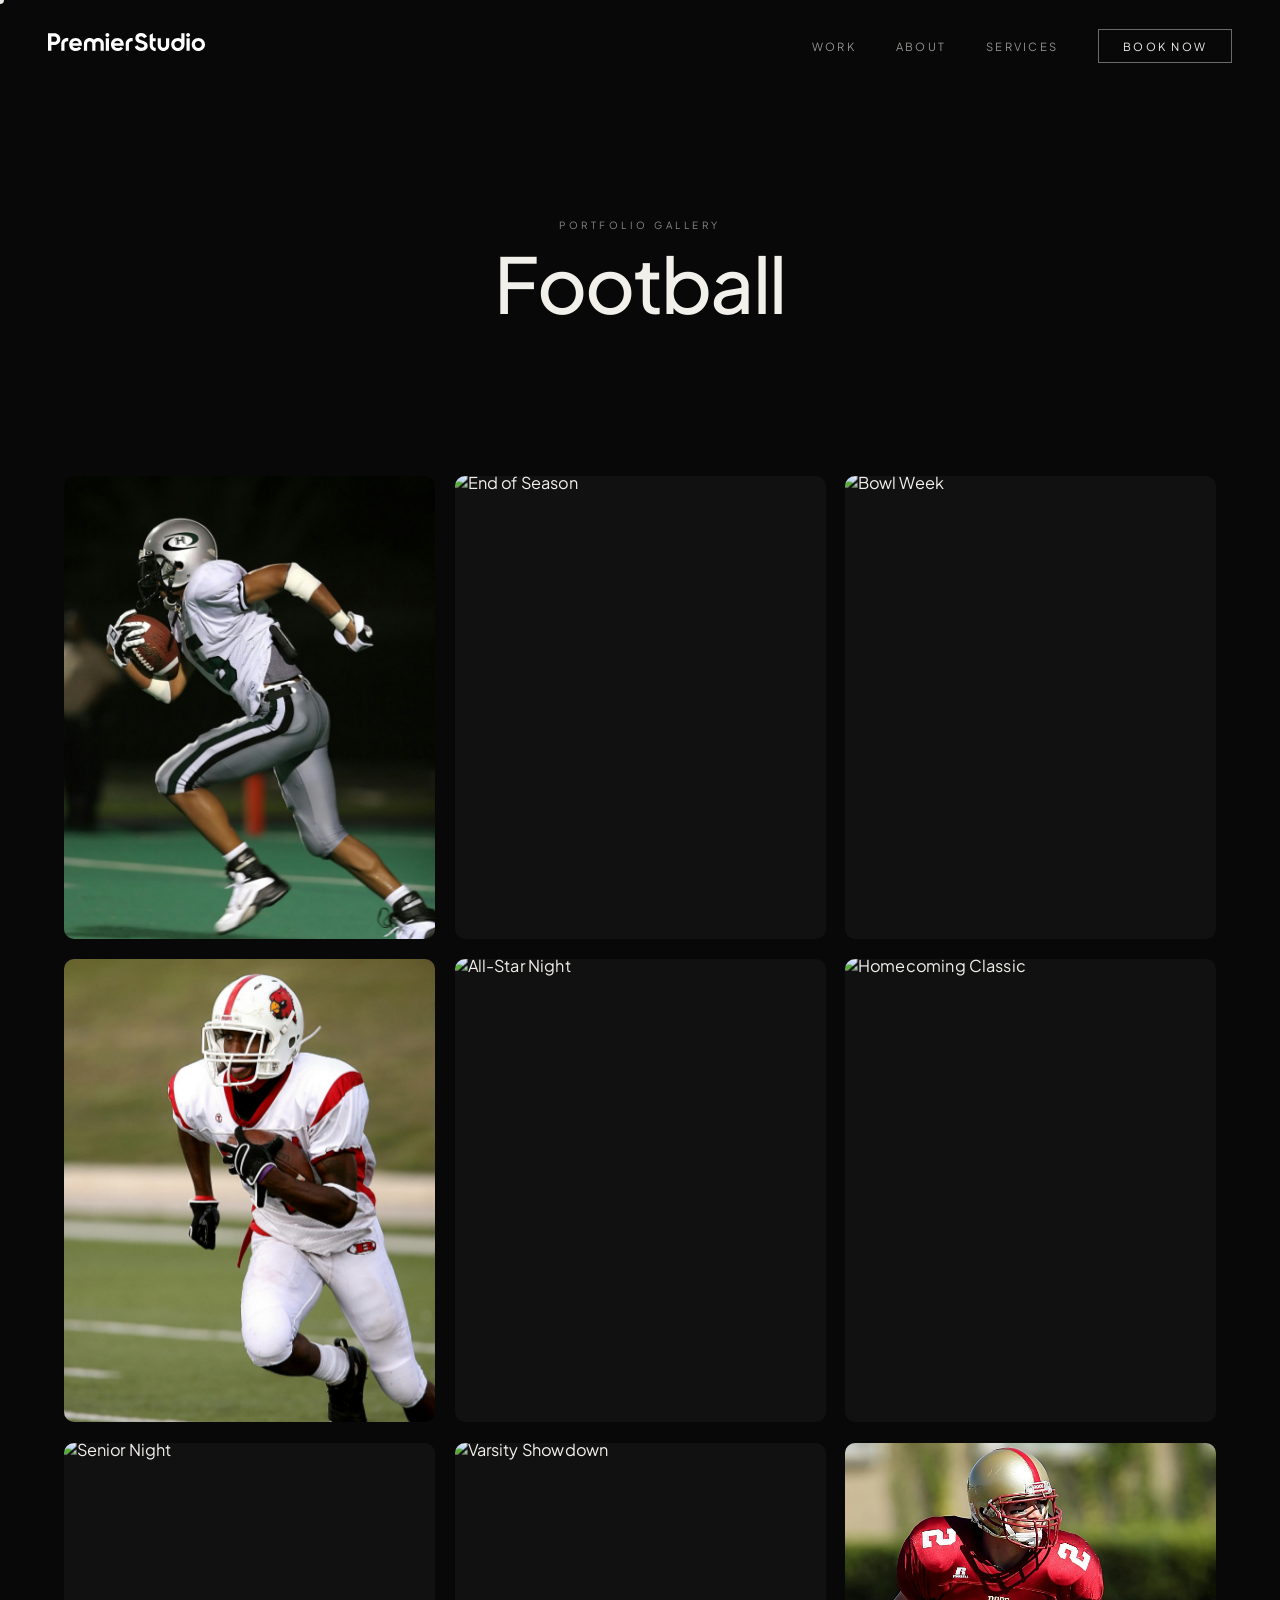
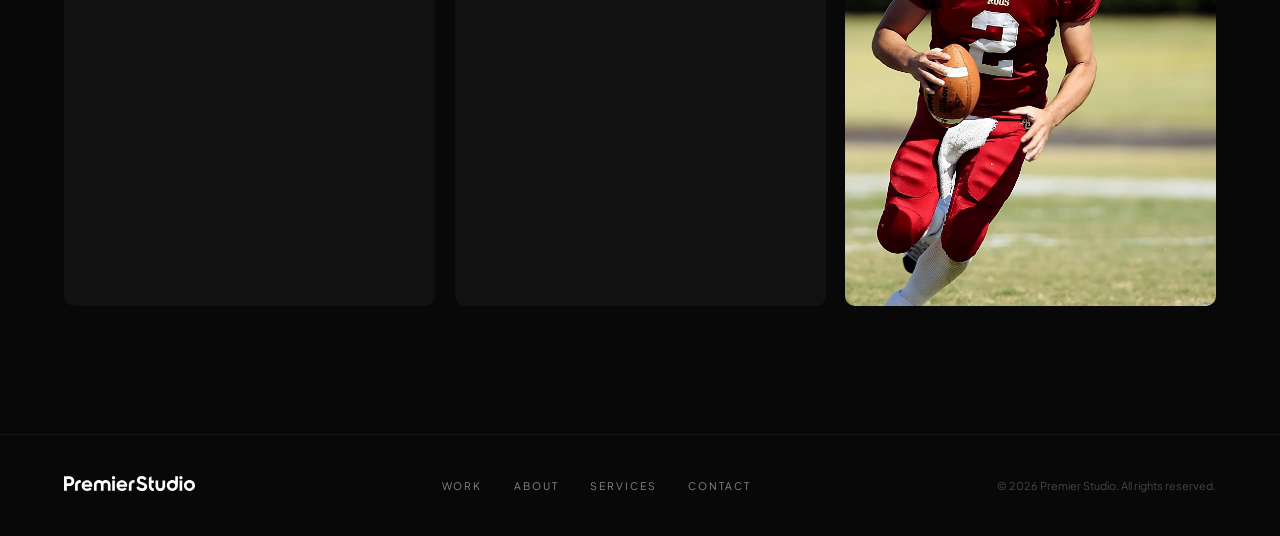
==== football.html @ 03c08500 "Add files via upload" ====
<!DOCTYPE html>
<html lang="en">
<head>
<meta charset="UTF-8">
<meta name="viewport" content="width=device-width, initial-scale=1.0">
<title>Football — Premier Studio</title>
<link rel="preconnect" href="https://fonts.googleapis.com">
<link href="https://fonts.googleapis.com/css2?family=Plus+Jakarta+Sans:wght@300;400;500;600&family=Bebas+Neue&display=swap" rel="stylesheet">
<style>
*{margin:0;padding:0;box-sizing:border-box;}
:root{
  --black:#080808;
  --white:#f2f0eb;
  --gray:#888;
  --light-gray:#e8e6e0;
  --dim:rgba(255,255,255,0.45);
  --sport-color: #f2f0eb;
}
html{scroll-behavior:smooth;}
body{background:var(--black);color:var(--white);font-family:'Plus Jakarta Sans',sans-serif;overflow-x:hidden;cursor:none;}

/* CURSOR */
.cursor{position:fixed;width:8px;height:8px;background:var(--white);border-radius:50%;pointer-events:none;z-index:9999;transform:translate(-50%,-50%);transition:width 0.2s,height 0.2s;mix-blend-mode:difference;}
.cursor.grow{width:36px;height:36px;}

/* NAV */
nav{position:fixed;top:0;left:0;right:0;z-index:260;display:flex;justify-content:space-between;align-items:center;padding:2rem 3rem;transition:padding 0.3s;background:var(--black);}
nav.scrolled{padding:1.2rem 3rem;}
.logo{font-family:'Bebas Neue',sans-serif;font-size:1.3rem;letter-spacing:0.25em;color:var(--white);text-decoration:none;}
.nav-links{display:flex;gap:2.5rem;list-style:none;align-items:center;}
.nav-links a{color:var(--white);text-decoration:none;font-size:0.7rem;letter-spacing:0.2em;text-transform:uppercase;opacity:0.6;transition:opacity 0.2s;}
.nav-links a:hover{opacity:1;}
.nav-book{border:1px solid rgba(255,255,255,0.4);padding:0.55rem 1.5rem;font-size:0.7rem;letter-spacing:0.15em;text-transform:uppercase;color:var(--white);text-decoration:none;transition:background 0.3s;opacity:1 !important;}
.nav-book:hover{background:rgba(255,255,255,0.12);}
.nav-back{display:flex;align-items:center;gap:0.5rem;font-size:0.65rem;letter-spacing:0.2em;text-transform:uppercase;color:var(--dim);text-decoration:none;transition:color 0.2s;}
.nav-back:hover{color:var(--white);}
.nav-back::before{content:'←';}

/* HAMBURGER */
.hamburger{display:none;background:none;border:none;cursor:pointer;padding:4px;z-index:300;position:relative;line-height:0;}
.hamburger svg{display:block;width:24px;height:18px;overflow:visible;}
.hamburger .bar{stroke:var(--white);stroke-width:1.5;stroke-linecap:round;transition:transform 0.35s ease,opacity 0.25s ease;}
.hamburger .bar1{transform:translateY(0);transform-origin:12px 1px;}
.hamburger .bar2{opacity:1;}
.hamburger .bar3{transform:translateY(0);transform-origin:12px 17px;}
.hamburger.open .bar1{transform:translateY(8px) rotate(45deg);}
.hamburger.open .bar2{opacity:0;}
.hamburger.open .bar3{transform:translateY(-8px) rotate(-45deg);}
.mobile-menu{display:none;position:fixed;inset:0;background:var(--black);z-index:250;flex-direction:column;align-items:center;justify-content:center;gap:2.5rem;opacity:0;transition:opacity 0.3s;pointer-events:none;}
.mobile-menu.open{display:flex;opacity:1;pointer-events:all;}
.mobile-menu a{font-family:'Plus Jakarta Sans',sans-serif;font-size:2.4rem;font-weight:500;color:var(--white);text-decoration:none;letter-spacing:0.05em;}
.mobile-menu a.book-link{font-family:'Plus Jakarta Sans',sans-serif;font-size:0.8rem;letter-spacing:0.25em;text-transform:uppercase;border:1px solid rgba(255,255,255,0.3);padding:0.9rem 2.5rem;margin-top:1rem;}

/* PAGE HERO */
.page-hero{height:44vh;min-height:340px;display:flex;flex-direction:column;align-items:center;justify-content:flex-end;padding:4rem 4rem 4.5rem;position:relative;overflow:hidden;text-align:center;}
.page-hero-bg{display:none;}
.page-hero-line{display:none;}
.page-hero-tag{font-size:0.62rem;letter-spacing:0.35em;text-transform:uppercase;color:var(--gray);margin-bottom:0.8rem;position:relative;z-index:1;}
.page-hero-title{font-family:'Plus Jakarta Sans',sans-serif;font-size:clamp(2.5rem,6vw,5.5rem);font-weight:500;line-height:1.05;position:relative;z-index:1;color:var(--white);letter-spacing:-0.02em;}
.page-hero-title em{font-style:normal;display:block;}

/* GALLERY SECTION */
.gallery-section{padding:5rem 4rem 8rem;}

/* TILT GRID */
.tilt-grid{
  display:grid;
  grid-template-columns:repeat(3,1fr);
  gap:20px;
}

/* Individual tilt card */
.tilt-card{
  position:relative;
  border-radius:10px;
  overflow:hidden;
  cursor:pointer;
  transition:box-shadow 0.4s ease;
  background:#111;
  will-change:transform;
}
.tilt-card{aspect-ratio:4/5;}
.tilt-card:hover{box-shadow:0 30px 80px rgba(0,0,0,0.7),0 0 0 1px rgba(255,255,255,0.06);}

.tilt-card img{
  width:100%;height:100%;
  object-fit:cover;
  display:block;
  filter:none;
  transition:filter 0.5s ease, transform 0.1s ease;
  transform:scale(1.02);
  will-change:transform;
}
.tilt-card:hover img{filter:none;}

/* Overlay label */
.tilt-overlay{
  display:none;
}

.tilt-label{transform:translateY(6px);transition:transform 0.35s ease;}
.tilt-card:hover .tilt-label{transform:translateY(0);}
.tilt-label h3{font-family:'Plus Jakarta Sans',sans-serif;font-size:1.1rem;font-weight:500;color:var(--white);}
.tilt-label span{font-size:0.6rem;letter-spacing:0.22em;text-transform:uppercase;color:rgba(255,255,255,0.5);}

/* Shine layer */
.tilt-shine{
  position:absolute;inset:0;
  border-radius:10px;
  pointer-events:none;
  background:radial-gradient(circle at 50% 50%,rgba(255,255,255,0.08) 0%,transparent 70%);
  opacity:0;
  transition:opacity 0.3s;
  mix-blend-mode:screen;
}
.tilt-card:hover .tilt-shine{opacity:1;}

/* LIGHTBOX */
.lightbox{position:fixed;inset:0;z-index:1000;background:rgba(0,0,0,0);display:flex;align-items:center;justify-content:center;opacity:0;pointer-events:none;transition:opacity 0.4s ease,background 0.4s ease;}
.lightbox.open{opacity:1;pointer-events:all;background:rgba(0,0,0,0.92);}
.lb-img-wrap{position:relative;max-width:90vw;max-height:88vh;transform:scale(0.94);transition:transform 0.4s cubic-bezier(0.34,1.2,0.64,1);}
.lightbox.open .lb-img-wrap{transform:scale(1);}
.lb-img-wrap img{display:block;max-width:90vw;max-height:88vh;object-fit:contain;border-radius:4px;}
.lb-close{position:absolute;top:-3rem;right:0;font-size:0.65rem;letter-spacing:0.28em;text-transform:uppercase;color:rgba(255,255,255,0.5);cursor:pointer;transition:color 0.2s;}
.lb-close:hover{color:var(--white);}
.lb-arrow{position:fixed;top:50%;transform:translateY(-50%);background:none;border:1px solid rgba(255,255,255,0.15);color:var(--white);font-size:1rem;padding:1rem 1.2rem;cursor:pointer;transition:background 0.2s,border-color 0.2s;z-index:1001;}
.lb-arrow:hover{background:rgba(255,255,255,0.08);border-color:rgba(255,255,255,0.35);}
.lb-prev{left:2rem;}
.lb-next{right:2rem;}
.lb-counter{position:fixed;bottom:2.5rem;left:50%;transform:translateX(-50%);font-size:0.62rem;letter-spacing:0.28em;text-transform:uppercase;color:rgba(255,255,255,0.35);}


/* FOOTER */
footer{background:var(--black);border-top:1px solid rgba(255,255,255,0.05);padding:2.5rem 4rem;display:flex;justify-content:space-between;align-items:center;}
.footer-logo{font-family:'Bebas Neue',sans-serif;font-size:1.1rem;letter-spacing:0.22em;}
.footer-links{display:flex;gap:2rem;}
.footer-links a{font-size:0.65rem;letter-spacing:0.18em;text-transform:uppercase;color:var(--gray);text-decoration:none;transition:color 0.2s;}
.footer-links a:hover{color:var(--white);}
.footer-copy{font-size:0.68rem;color:rgba(255,255,255,0.25);}

/* RESPONSIVE */
@media(max-width:900px){
  nav{padding:1.4rem 2rem;}
  .page-hero{padding:7rem 2rem 4rem;height:auto;min-height:0;}
  .gallery-section{padding:3rem 2rem 6rem;}
  .tilt-grid{grid-template-columns:repeat(2,1fr);gap:14px;}
  
  footer{flex-direction:column;gap:1.5rem;text-align:center;padding:2rem;}
  .footer-links{justify-content:center;}
}
@media(max-width:600px){
  .cursor{display:none;}
  body{cursor:auto;}
  nav{padding:1.2rem 1.5rem;background:var(--black);}
  .nav-links{display:none;}
  .hamburger{display:flex;}
  .mobile-menu{display:flex;}
  .page-hero{padding:7rem 1.5rem 4rem;height:auto;min-height:0;}
  .page-hero-title{font-size:clamp(3rem,16vw,5rem);}
  .gallery-section{padding:2.5rem 1.5rem 5rem;}
  .tilt-grid{grid-template-columns:1fr 1fr;gap:10px;}
  .tilt-card{aspect-ratio:4/5;}
  .lb-prev{left:0.8rem;}
  .lb-next{right:0.8rem;}
  footer{flex-direction:column;gap:1.2rem;text-align:center;padding:2rem 1.5rem;}
  .footer-links{flex-wrap:wrap;justify-content:center;gap:1.2rem;}
  .footer-copy{font-size:0.6rem;}
}
</style>
</head>
<body>

<div class="cursor" id="cursor"></div>

<nav id="nav">
  <a href="index.html" class="logo">
  <img src="images/logo/premierstudio-logo.svg" alt="Premier Studio" height="18">
</a>
  <ul class="nav-links">
    <li><a href="index.html#portfolio">Work</a></li>
    <li><a href="index.html#about">About</a></li>
    <li><a href="index.html#services">Services</a></li>
    <li><a href="index.html#contact" class="nav-book">Book Now</a></li>
  </ul>
  <button class="hamburger" id="hamburger" aria-label="Menu">
    <svg viewBox="0 0 24 18" fill="none" xmlns="http://www.w3.org/2000/svg">
      <line class="bar bar1" x1="0" y1="1"  x2="24" y2="1"/>
      <line class="bar bar2" x1="0" y1="9"  x2="24" y2="9"/>
      <line class="bar bar3" x1="0" y1="17" x2="24" y2="17"/>
    </svg>
  </button>
</nav>

<div class="mobile-menu" id="mobileMenu">
  <a href="index.html#portfolio" class="mobile-nav-link">Work</a>
  <a href="index.html#about" class="mobile-nav-link">About</a>
  <a href="index.html#services" class="mobile-nav-link">Services</a>
  <a href="index.html#contact" class="mobile-nav-link book-link">Book Now</a>
</div>

<!-- PAGE HERO -->
<div class="page-hero">
  <div class="page-hero-bg"></div>
  <span class="page-hero-tag">Portfolio Gallery</span>
  <h1 class="page-hero-title">Football</h1>
  <div class="page-hero-line"></div>
</div>

<!-- TILT GALLERY -->
<section class="gallery-section">
  <div class="tilt-grid" id="tiltGrid">

    <!--
      ── HOW TO ADD PHOTOS ──────────────────────────────────────
      Copy any .tilt-card block below and update:
        • img src="images/work/football/football-X.jpg"
        • h3 text = match/event name
        • span text = year
      Photos are automatically staggered in a cascading layout.
      ──────────────────────────────────────────────────────────
    -->

    <div class="tilt-card" data-index="0">
      <img src="images/work/football/football-1.jpg" alt="Friday Night Lights">
      <div class="tilt-shine"></div>
      <div class="tilt-overlay"><div class="tilt-label"><h3>Friday Night Lights</h3><span>Football · 2024</span></div></div>
    </div>

    <div class="tilt-card" data-index="1">
      <img src="images/work/football/football-2.jpg" alt="Playoff Series">
      <div class="tilt-shine"></div>
      <div class="tilt-overlay"><div class="tilt-label"><h3>Playoff Series</h3><span>Football · 2024</span></div></div>
    </div>

    <div class="tilt-card" data-index="2">
      <img src="images/work/football/football-3.jpg" alt="Championship Game">
      <div class="tilt-shine"></div>
      <div class="tilt-overlay"><div class="tilt-label"><h3>Championship Game</h3><span>Football · 2023</span></div></div>
    </div>

    <div class="tilt-card" data-index="3">
      <img src="images/work/football/football-4.jpg" alt="Homecoming Classic">
      <div class="tilt-shine"></div>
      <div class="tilt-overlay"><div class="tilt-label"><h3>Homecoming Classic</h3><span>Football · 2024</span></div></div>
    </div>

    <div class="tilt-card" data-index="4">
      <img src="images/work/football/football-5.jpg" alt="Varsity Showdown">
      <div class="tilt-shine"></div>
      <div class="tilt-overlay"><div class="tilt-label"><h3>Varsity Showdown</h3><span>Football · 2024</span></div></div>
    </div>

    <div class="tilt-card" data-index="5">
      <img src="images/work/football/football-6.jpg" alt="All-Star Night">
      <div class="tilt-shine"></div>
      <div class="tilt-overlay"><div class="tilt-label"><h3>All-Star Night</h3><span>Football · 2023</span></div></div>
    </div>

    <div class="tilt-card" data-index="6">
      <img src="images/work/football/football-7.jpg" alt="Senior Night">
      <div class="tilt-shine"></div>
      <div class="tilt-overlay"><div class="tilt-label"><h3>Senior Night</h3><span>Football · 2024</span></div></div>
    </div>

    <div class="tilt-card" data-index="7">
      <img src="images/work/football/football-8.jpg" alt="Bowl Week">
      <div class="tilt-shine"></div>
      <div class="tilt-overlay"><div class="tilt-label"><h3>Bowl Week</h3><span>Football · 2023</span></div></div>
    </div>

    <div class="tilt-card" data-index="8">
      <img src="images/work/football/football-9.jpg" alt="End of Season">
      <div class="tilt-shine"></div>
      <div class="tilt-overlay"><div class="tilt-label"><h3>End of Season</h3><span>Football · 2024</span></div></div>
    </div>

  </div>
</section>

<!-- LIGHTBOX -->
<div class="lightbox" id="lightbox">
  <button class="lb-arrow lb-prev" id="lbPrev">&#8592;</button>
  <div class="lb-img-wrap">
    <div class="lb-close" id="lbClose">Close ✕</div>
    <img src="" alt="" id="lbImg">
  </div>
  <button class="lb-arrow lb-next" id="lbNext">&#8594;</button>
  <div class="lb-counter" id="lbCounter"></div>
</div>

<!-- FOOTER -->
<footer>
  <div class="footer-logo">
  <img src="images/logo/premierstudio-logo.svg" alt="Premier Studio" height="15">
</div>
  <div class="footer-links">
    <a href="index.html#portfolio">Work</a>
    <a href="index.html#about">About</a>
    <a href="index.html#services">Services</a>
    <a href="index.html#contact">Contact</a>
  </div>
  <div class="footer-copy">© 2026 Premier Studio. All rights reserved.</div>
</footer>

<script>
// Hamburger
const hamburger = document.getElementById('hamburger');
const mobileMenu = document.getElementById('mobileMenu');
hamburger.addEventListener('click', () => {
  hamburger.classList.toggle('open');
  mobileMenu.classList.toggle('open');
  document.body.style.overflow = mobileMenu.classList.contains('open') ? 'hidden' : '';
});
document.querySelectorAll('.mobile-nav-link').forEach(link => {
  link.addEventListener('click', () => {
    hamburger.classList.remove('open');
    mobileMenu.classList.remove('open');
    document.body.style.overflow = '';
  });
});

// Custom cursor
const cursor = document.getElementById('cursor');
document.addEventListener('mousemove', e => {
  cursor.style.left = e.clientX + 'px';
  cursor.style.top = e.clientY + 'px';
});
document.querySelectorAll('a, button, .tilt-card').forEach(el => {
  el.addEventListener('mouseenter', () => cursor.classList.add('grow'));
  el.addEventListener('mouseleave', () => cursor.classList.remove('grow'));
});

// Nav scroll
window.addEventListener('scroll', () => {
  document.getElementById('nav').classList.toggle('scrolled', window.scrollY > 60);
});

// ── RANDOM PHOTO ORDER ───────────────────────────────────────────
(function() {
  const grid  = document.getElementById('tiltGrid');
  const cards = Array.from(grid.querySelectorAll('.tilt-card'));
  for (let i = cards.length - 1; i > 0; i--) {
    const j = Math.floor(Math.random() * (i + 1));
    if (j !== i) {
      const nodeI = cards[i], nodeJ = cards[j];
      const afterI = nodeI.nextSibling;
      grid.insertBefore(nodeI, nodeJ);
      grid.insertBefore(nodeJ, afterI);
      [cards[i], cards[j]] = [cards[j], cards[i]];
    }
  }
})();

// ── 3D TILT EFFECT ──────────────────────────────────────────────
const cards = document.querySelectorAll('.tilt-card');
const MAX_TILT = 5; // degrees

cards.forEach(card => {
  const shine = card.querySelector('.tilt-shine');
  const img   = card.querySelector('img');

  card.addEventListener('mousemove', e => {
    const rect   = card.getBoundingClientRect();
    const x      = e.clientX - rect.left;
    const y      = e.clientY - rect.top;
    const cx     = rect.width  / 2;
    const cy     = rect.height / 2;
    const rotX   = ((y - cy) / cy) * -MAX_TILT;
    const rotY   = ((x - cx) / cx) *  MAX_TILT;

    card.style.transformStyle = 'preserve-3d';
    card.style.transform = `perspective(900px) rotateX(${rotX}deg) rotateY(${rotY}deg) scale3d(1.015,1.015,1.015)`;

    // Parallax on the image itself
    const pX = (x - cx) / cx * 3;
    const pY = (y - cy) / cy * 3;
    img.style.transform = `scale(1.08) translate(${pX}px,${pY}px)`;

    // Move shine to cursor position
    const pctX = (x / rect.width)  * 100;
    const pctY = (y / rect.height) * 100;
    shine.style.background = `radial-gradient(circle at ${pctX}% ${pctY}%,rgba(255,255,255,0.12) 0%,transparent 65%)`;
    shine.style.opacity = '1';
  });

  card.addEventListener('mouseleave', () => {
    card.style.transformStyle = 'flat';
    card.style.transform = 'perspective(900px) rotateX(0deg) rotateY(0deg) scale3d(1,1,1)';
    img.style.transform  = 'scale(1.02) translate(0,0)';
    shine.style.opacity  = '0';
    card.style.transition = 'transform 0.6s cubic-bezier(0.23,1,0.32,1), box-shadow 0.4s ease';
    img.style.transition  = 'transform 0.6s cubic-bezier(0.23,1,0.32,1), filter 0.5s ease';
    setTimeout(() => {
      card.style.transition = '';
      img.style.transition  = '';
    }, 600);
  });
});

// ── LIGHTBOX ─────────────────────────────────────────────────────
const lightbox  = document.getElementById('lightbox');
const lbImg     = document.getElementById('lbImg');
const lbCounter = document.getElementById('lbCounter');
const allCards  = Array.from(document.querySelectorAll('.tilt-card'));
let currentIdx  = 0;

function openLightbox(idx) {
  currentIdx = idx;
  const img = allCards[idx].querySelector('img');
  lbImg.src = img.src;
  lbImg.alt = img.alt;
  lbCounter.textContent = `${idx + 1} / ${allCards.length}`;
  lightbox.classList.add('open');
  document.body.style.overflow = 'hidden';
}

function closeLightbox() {
  lightbox.classList.remove('open');
  document.body.style.overflow = '';
}

function navigate(dir) {
  currentIdx = (currentIdx + dir + allCards.length) % allCards.length;
  const img = allCards[currentIdx].querySelector('img');
  lbImg.style.transition = 'none';
  lbImg.style.opacity = '0';
  lbImg.style.transform = `translateX(${dir > 0 ? '50px' : '-50px'})`;
  setTimeout(() => {
    lbImg.src = img.src;
    lbImg.alt = img.alt;
    lbCounter.textContent = `${currentIdx + 1} / ${allCards.length}`;
    lbImg.style.transition = 'opacity 0.22s ease, transform 0.28s cubic-bezier(0.25,0.46,0.45,0.94)';
    lbImg.style.opacity = '1';
    lbImg.style.transform = 'translateX(0)';
  }, 40);
}

allCards.forEach((card, i) => {
  card.addEventListener('click', () => openLightbox(i));
});
document.getElementById('lbClose').addEventListener('click', closeLightbox);
document.getElementById('lbPrev').addEventListener('click', () => navigate(-1));
document.getElementById('lbNext').addEventListener('click', () => navigate(1));
lightbox.addEventListener('click', e => { if(e.target === lightbox) closeLightbox(); });
document.addEventListener('keydown', e => {
  if (!lightbox.classList.contains('open')) return;
  if (e.key === 'Escape')      closeLightbox();
  if (e.key === 'ArrowLeft')  navigate(-1);
  if (e.key === 'ArrowRight') navigate(1);
});
// ── Lightbox touch swipe ──────────────────────────────────────────
let lbTouchStartX = 0;
let lbTouchStartY = 0;
let lbDragging    = false;

lightbox.addEventListener('touchstart', e => {
  lbTouchStartX = e.touches[0].clientX;
  lbTouchStartY = e.touches[0].clientY;
  lbDragging = false;
}, { passive: true });

lightbox.addEventListener('touchmove', e => {
  const dx = e.touches[0].clientX - lbTouchStartX;
  const dy = e.touches[0].clientY - lbTouchStartY;
  if (!lbDragging && (Math.abs(dx) > 8 || Math.abs(dy) > 8)) {
    lbDragging = Math.abs(dx) > Math.abs(dy);
  }
}, { passive: true });

lightbox.addEventListener('touchend', e => {
  if (!lbDragging) return;
  const dx = e.changedTouches[0].clientX - lbTouchStartX;
  const dy = e.changedTouches[0].clientY - lbTouchStartY;
  if (Math.abs(dx) > 50 && Math.abs(dx) > Math.abs(dy) * 1.5) {
    navigate(dx < 0 ? 1 : -1);
  }
  lbDragging = false;
}, { passive: true });
</script>
</body>
</html>
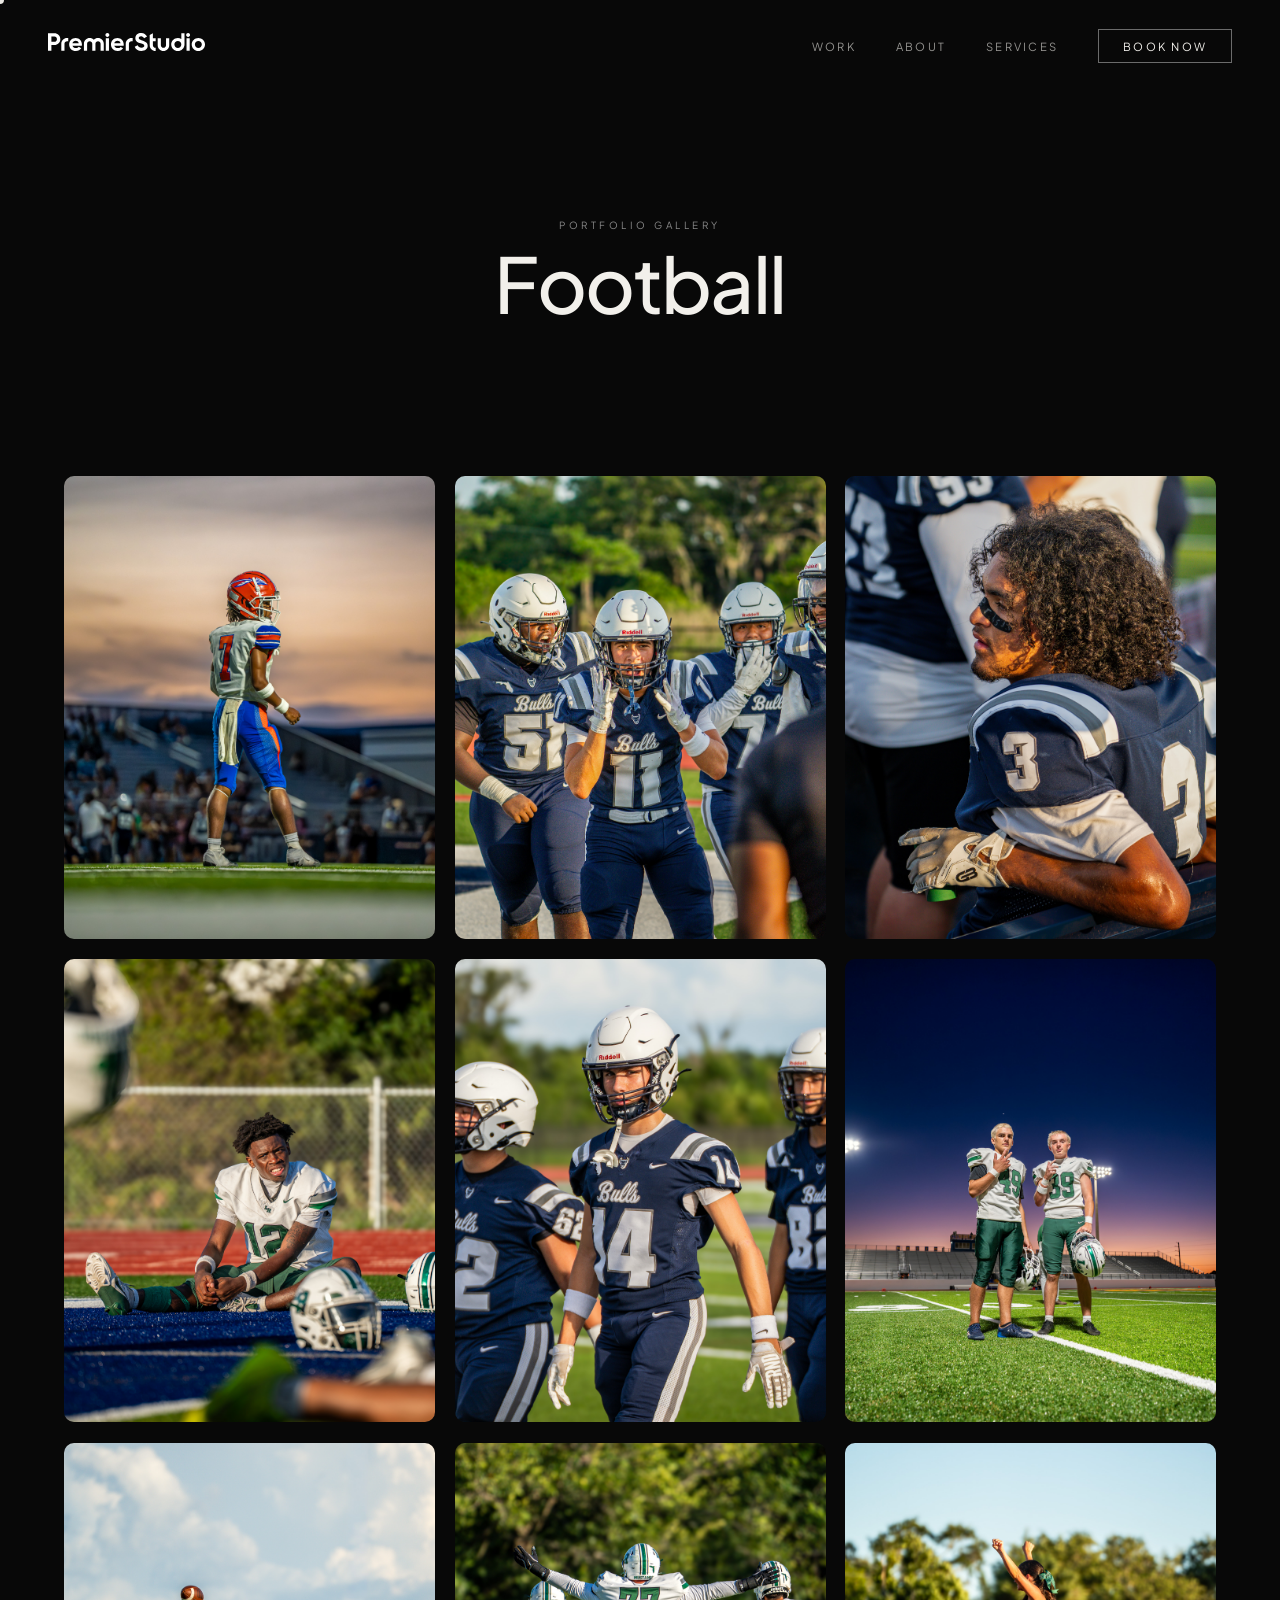
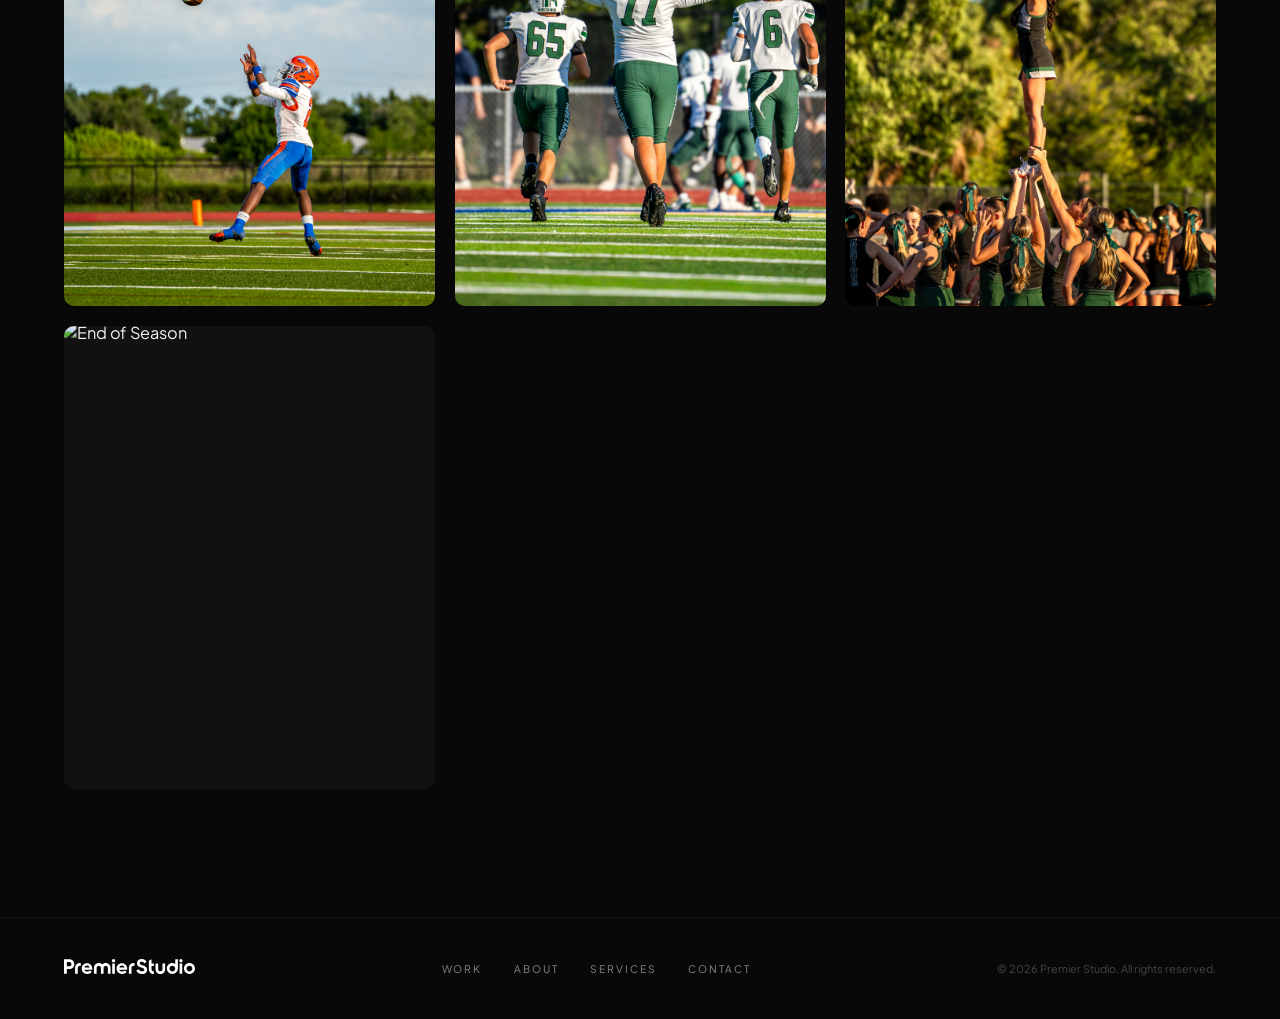
==== commit 69de6c2f: "Add files via upload" ====
--- a/football.html
+++ b/football.html
@@ -273,6 +273,12 @@
       <div class="tilt-shine"></div>
       <div class="tilt-overlay"><div class="tilt-label"><h3>End of Season</h3><span>Football · 2024</span></div></div>
     </div>
+	  
+	  <div class="tilt-card" data-index="8">
+      <img src="images/work/football/football-10.jpg" alt="End of Season">
+      <div class="tilt-shine"></div>
+      <div class="tilt-overlay"><div class="tilt-label"><h3>End of Season</h3><span>Football · 2024</span></div></div>
+    </div>
 
   </div>
 </section>
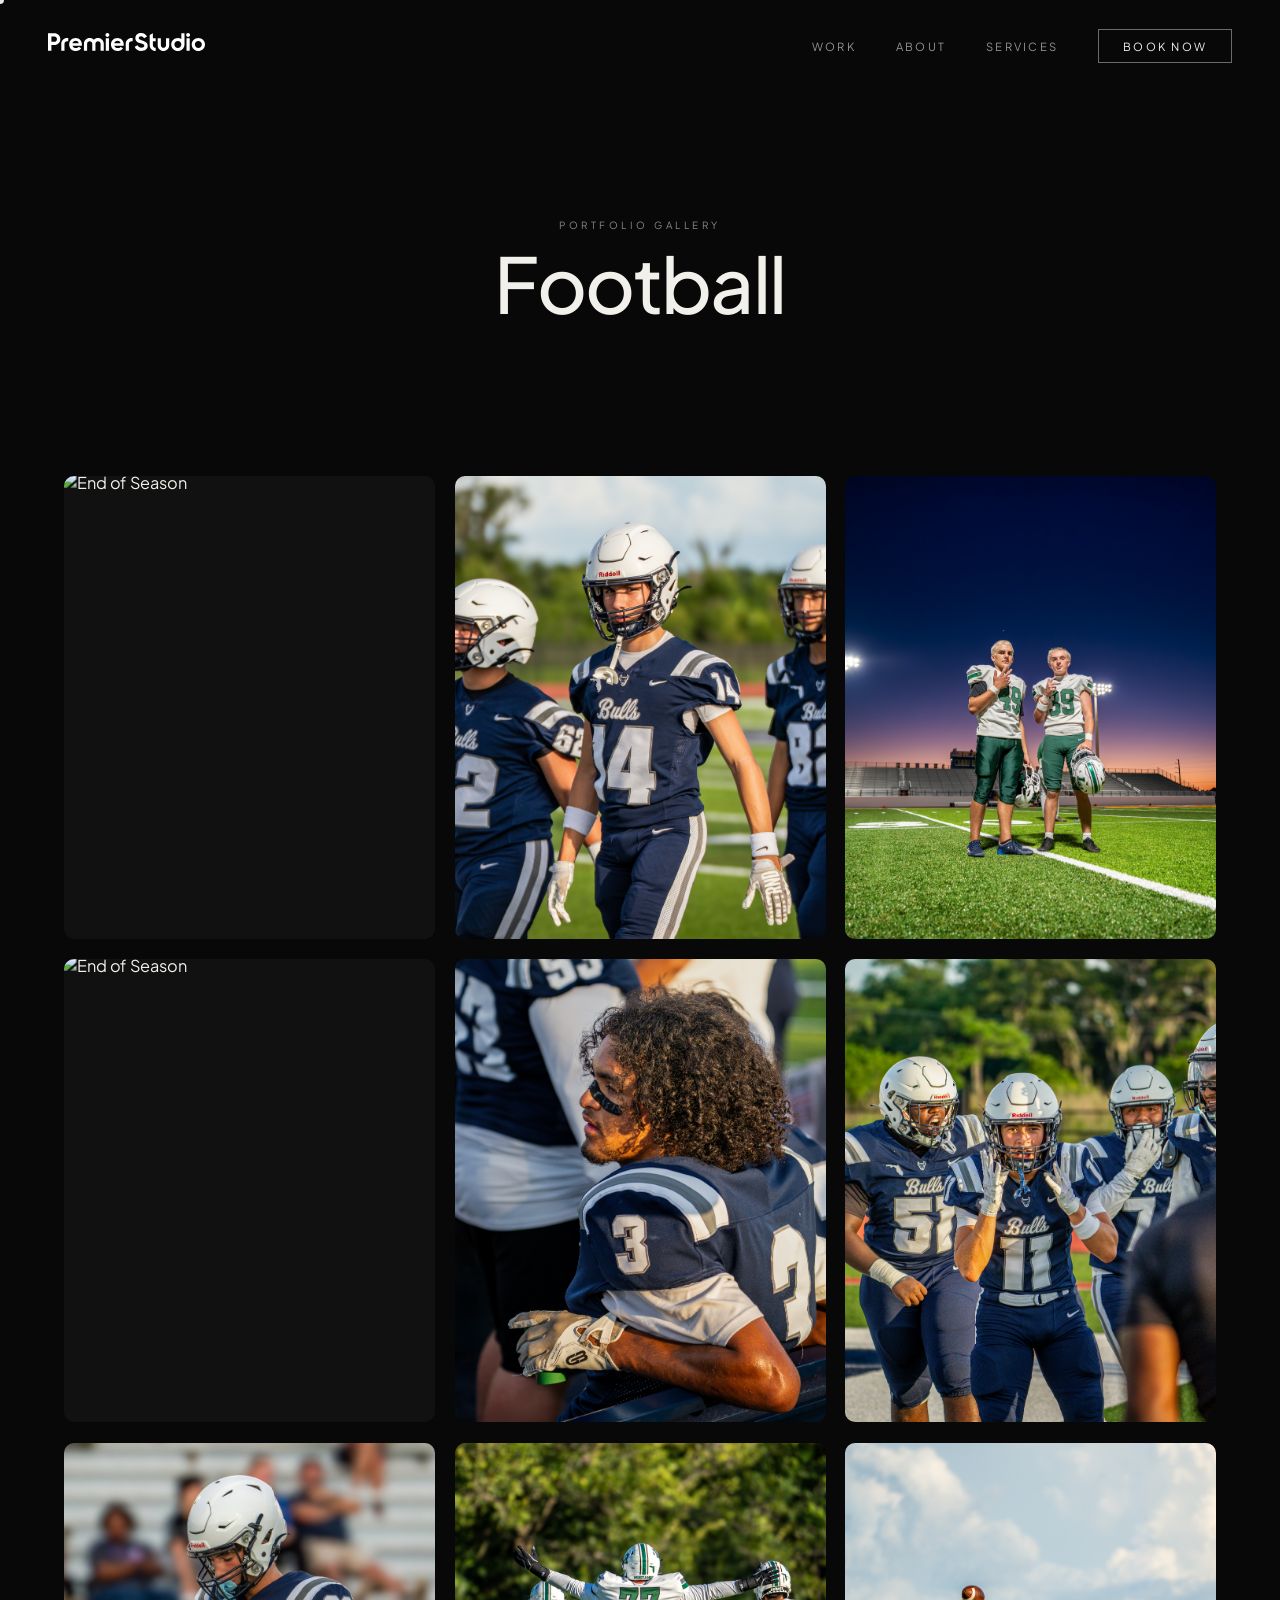
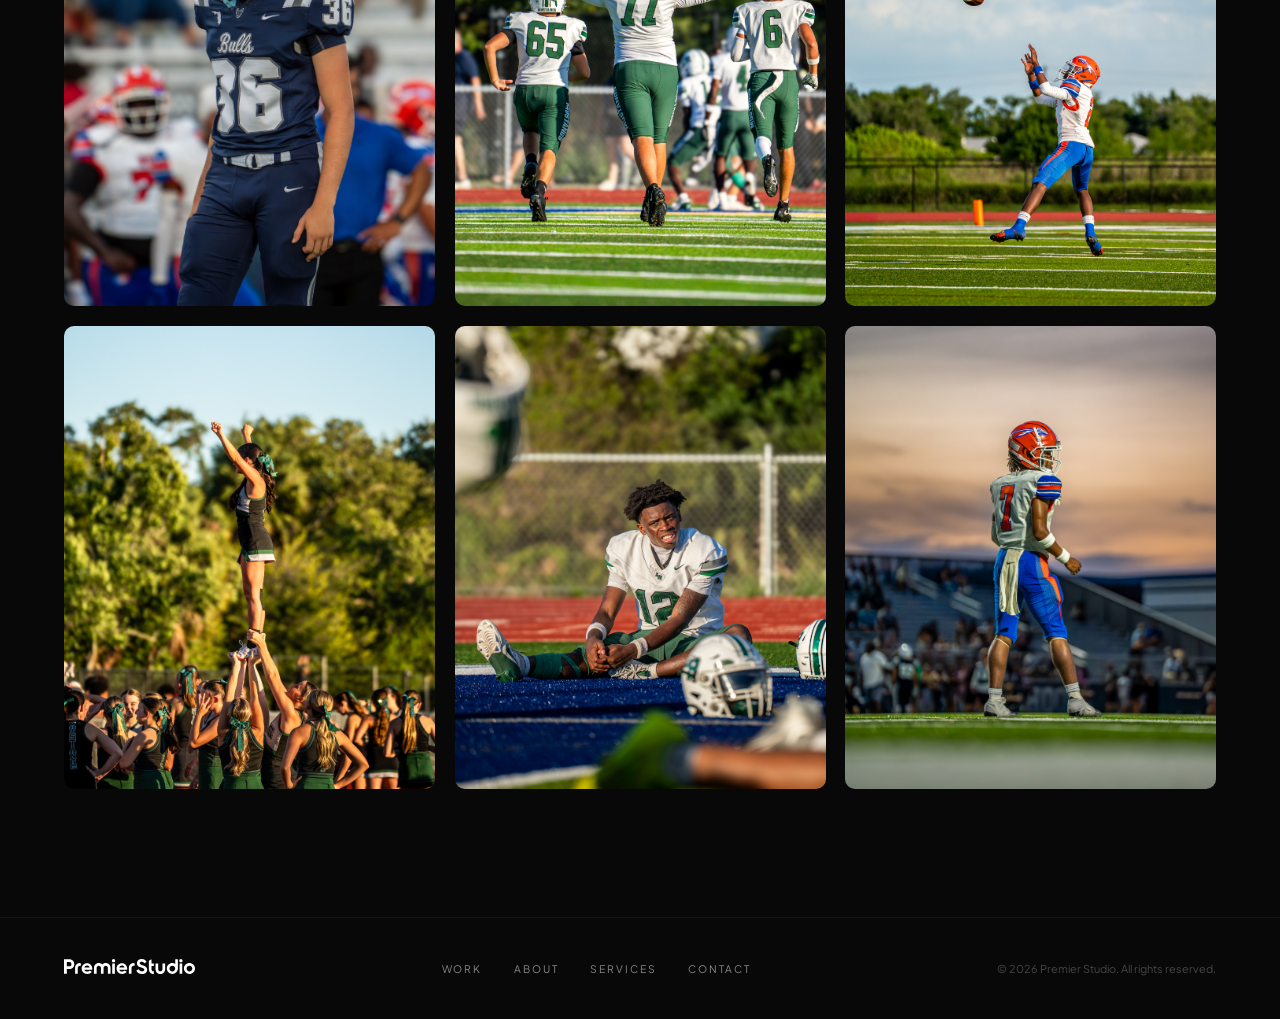
==== commit 27ce658c: "Add files via upload" ====
--- a/football.html
+++ b/football.html
@@ -279,6 +279,18 @@
       <div class="tilt-shine"></div>
       <div class="tilt-overlay"><div class="tilt-label"><h3>End of Season</h3><span>Football · 2024</span></div></div>
     </div>
+	  
+	  <div class="tilt-card" data-index="8">
+      <img src="images/work/football/football-11.jpg" alt="End of Season">
+      <div class="tilt-shine"></div>
+      <div class="tilt-overlay"><div class="tilt-label"><h3>End of Season</h3><span>Football · 2024</span></div></div>
+    </div>
+	  
+	  <div class="tilt-card" data-index="8">
+      <img src="images/work/football/football-12.jpg" alt="End of Season">
+      <div class="tilt-shine"></div>
+      <div class="tilt-overlay"><div class="tilt-label"><h3>End of Season</h3><span>Football · 2024</span></div></div>
+    </div>
 
   </div>
 </section>
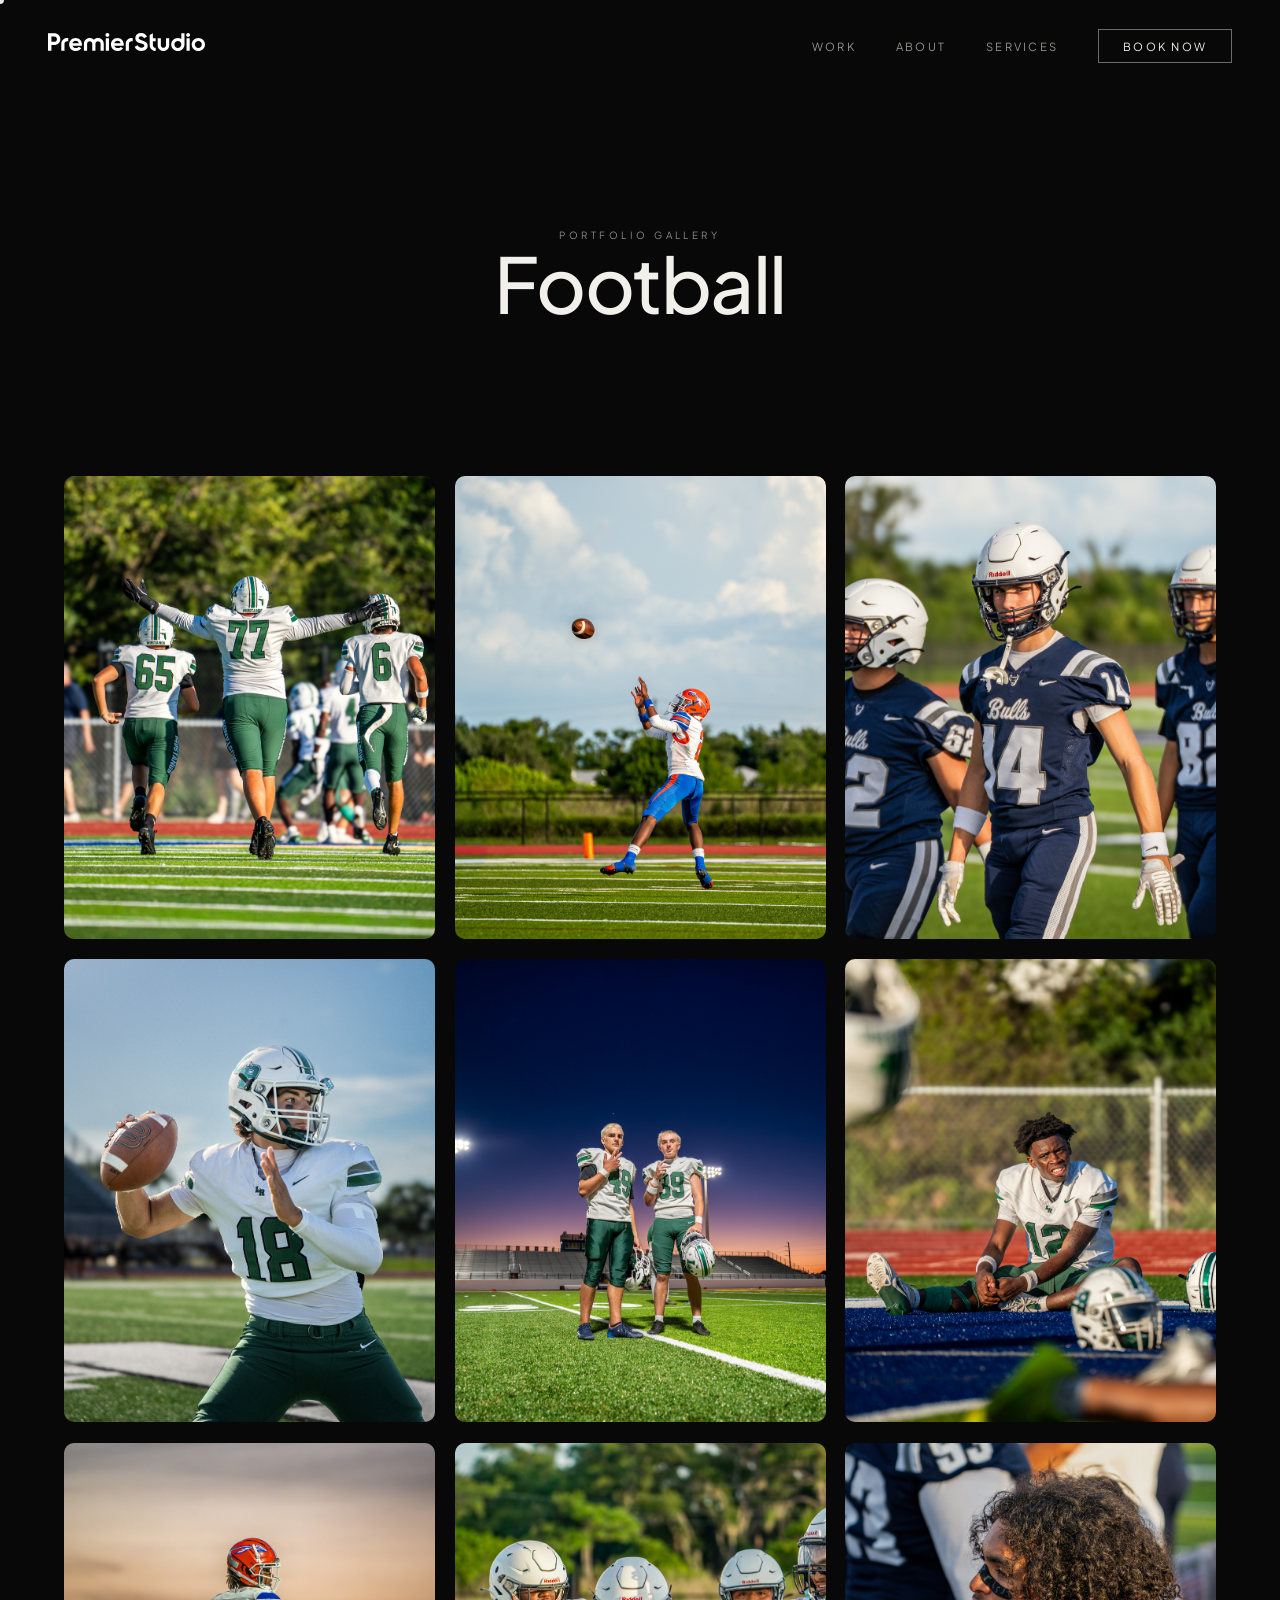
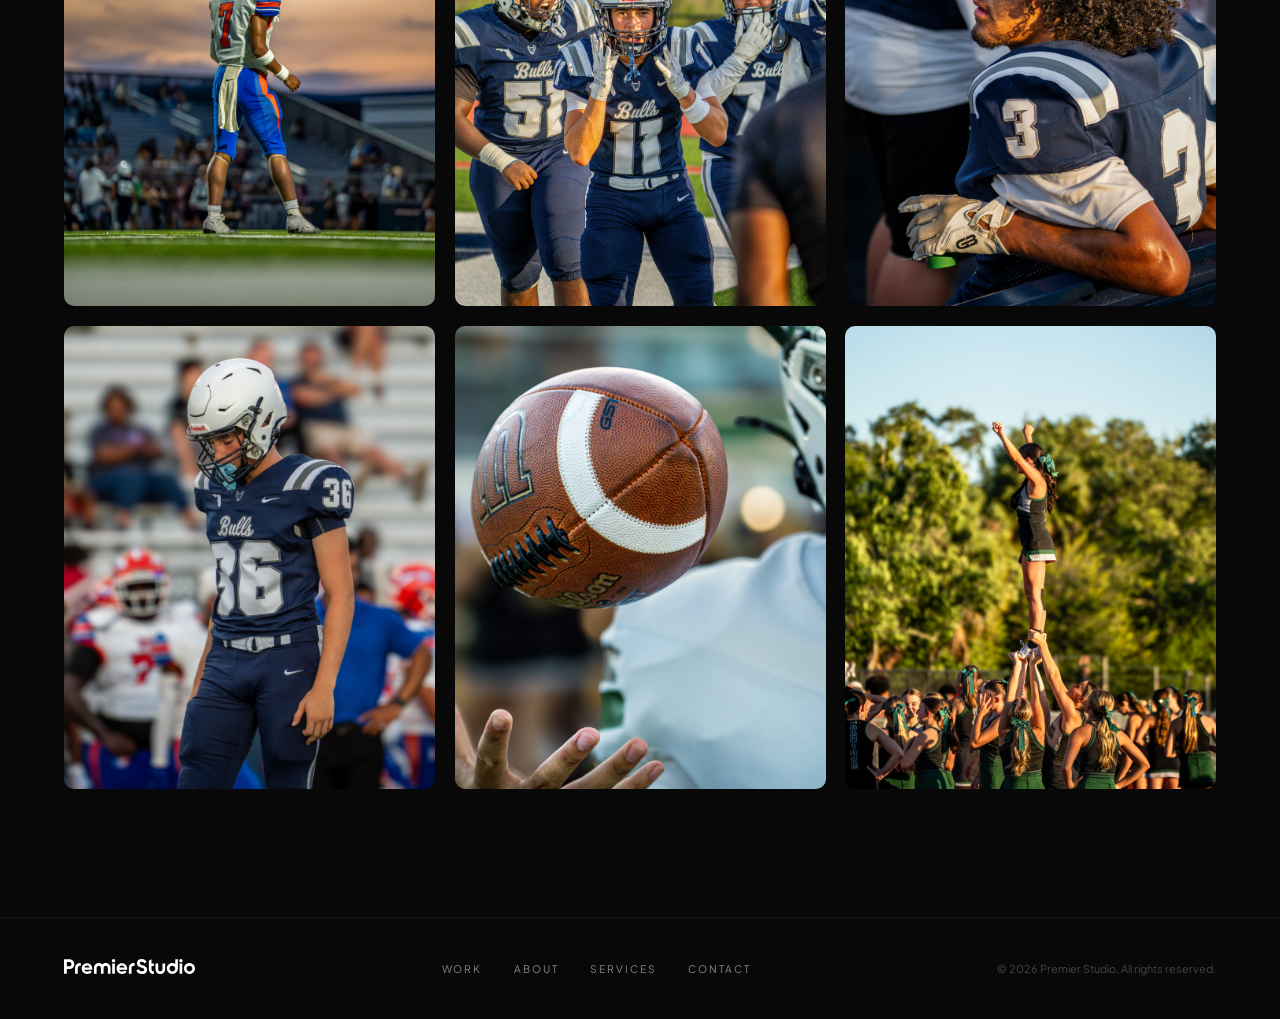
==== commit 7ddb050f: "Add files via upload" ====
--- a/football.html
+++ b/football.html
@@ -58,6 +58,7 @@
 .page-hero-tag{font-size:0.62rem;letter-spacing:0.35em;text-transform:uppercase;color:var(--gray);margin-bottom:0.8rem;position:relative;z-index:1;}
 .page-hero-title{font-family:'Plus Jakarta Sans',sans-serif;font-size:clamp(2.5rem,6vw,5.5rem);font-weight:500;line-height:1.05;position:relative;z-index:1;color:var(--white);letter-spacing:-0.02em;}
 .page-hero-title em{font-style:normal;display:block;}
+.hero-content{position:relative;z-index:1;will-change:transform;}
 
 /* GALLERY SECTION */
 .gallery-section{padding:5rem 4rem 8rem;}
@@ -201,8 +202,10 @@
 <!-- PAGE HERO -->
 <div class="page-hero">
   <div class="page-hero-bg"></div>
-  <span class="page-hero-tag">Portfolio Gallery</span>
-  <h1 class="page-hero-title">Football</h1>
+  <div class="hero-content">
+    <span class="page-hero-tag">Portfolio Gallery</span>
+    <h1 class="page-hero-title">Football</h1>
+  </div>
   <div class="page-hero-line"></div>
 </div>
 
@@ -466,6 +469,31 @@
   if (e.key === 'ArrowLeft')  navigate(-1);
   if (e.key === 'ArrowRight') navigate(1);
 });
+// ── HERO MICRO-PARALLAX ─────────────────────────────────────────
+// Skipped on mobile (< 768px). Drives .hero-content upward at 0.25×
+// scroll speed, capped at 50px, via a rAF loop — no libraries.
+(function() {
+  if (window.innerWidth < 768) return;
+  const el = document.querySelector('.hero-content');
+  if (!el) return;
+  const MAX = 50;
+  const SPEED = 0.25;
+  let ticking = false;
+
+  function update() {
+    const offset = Math.min(window.scrollY * SPEED, MAX);
+    el.style.transform = `translateY(-${offset}px)`;
+    ticking = false;
+  }
+
+  window.addEventListener('scroll', () => {
+    if (!ticking) {
+      requestAnimationFrame(update);
+      ticking = true;
+    }
+  }, { passive: true });
+})();
+
 // ── Lightbox touch swipe ──────────────────────────────────────────
 let lbTouchStartX = 0;
 let lbTouchStartY = 0;
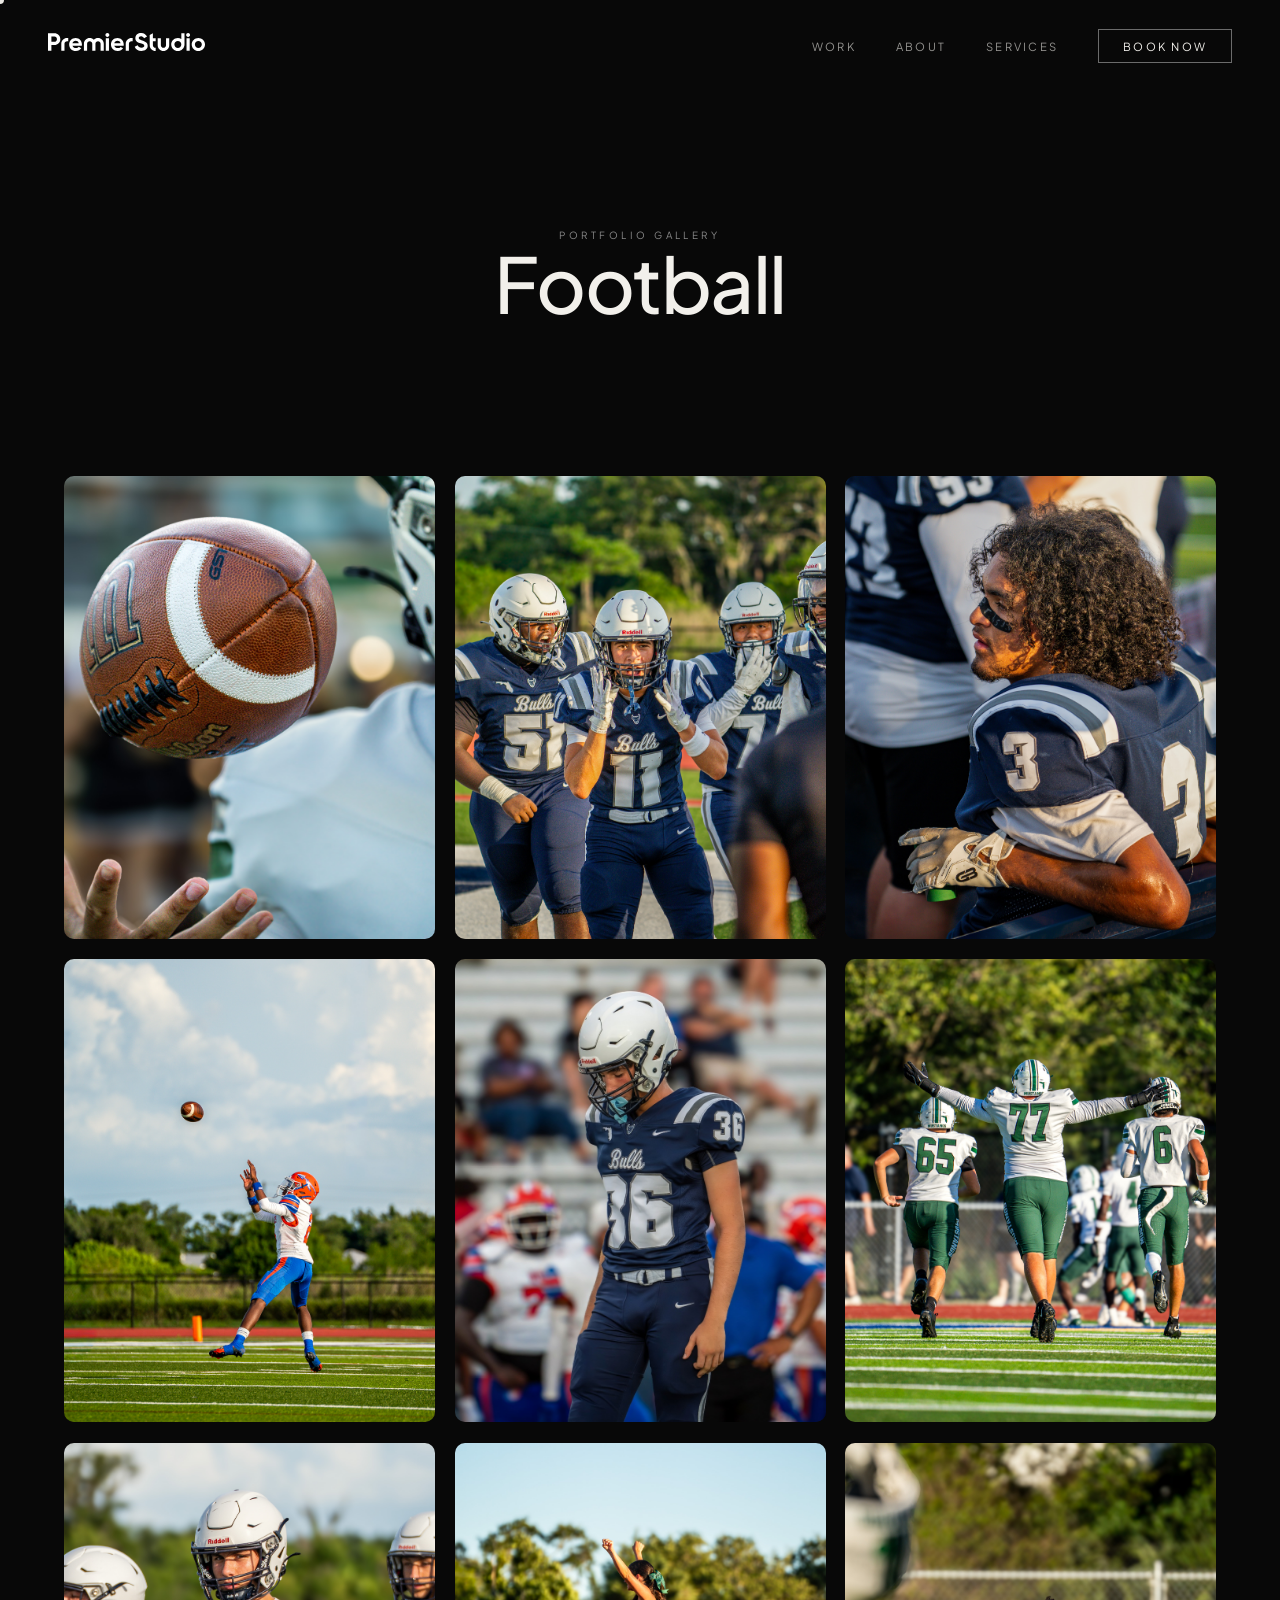
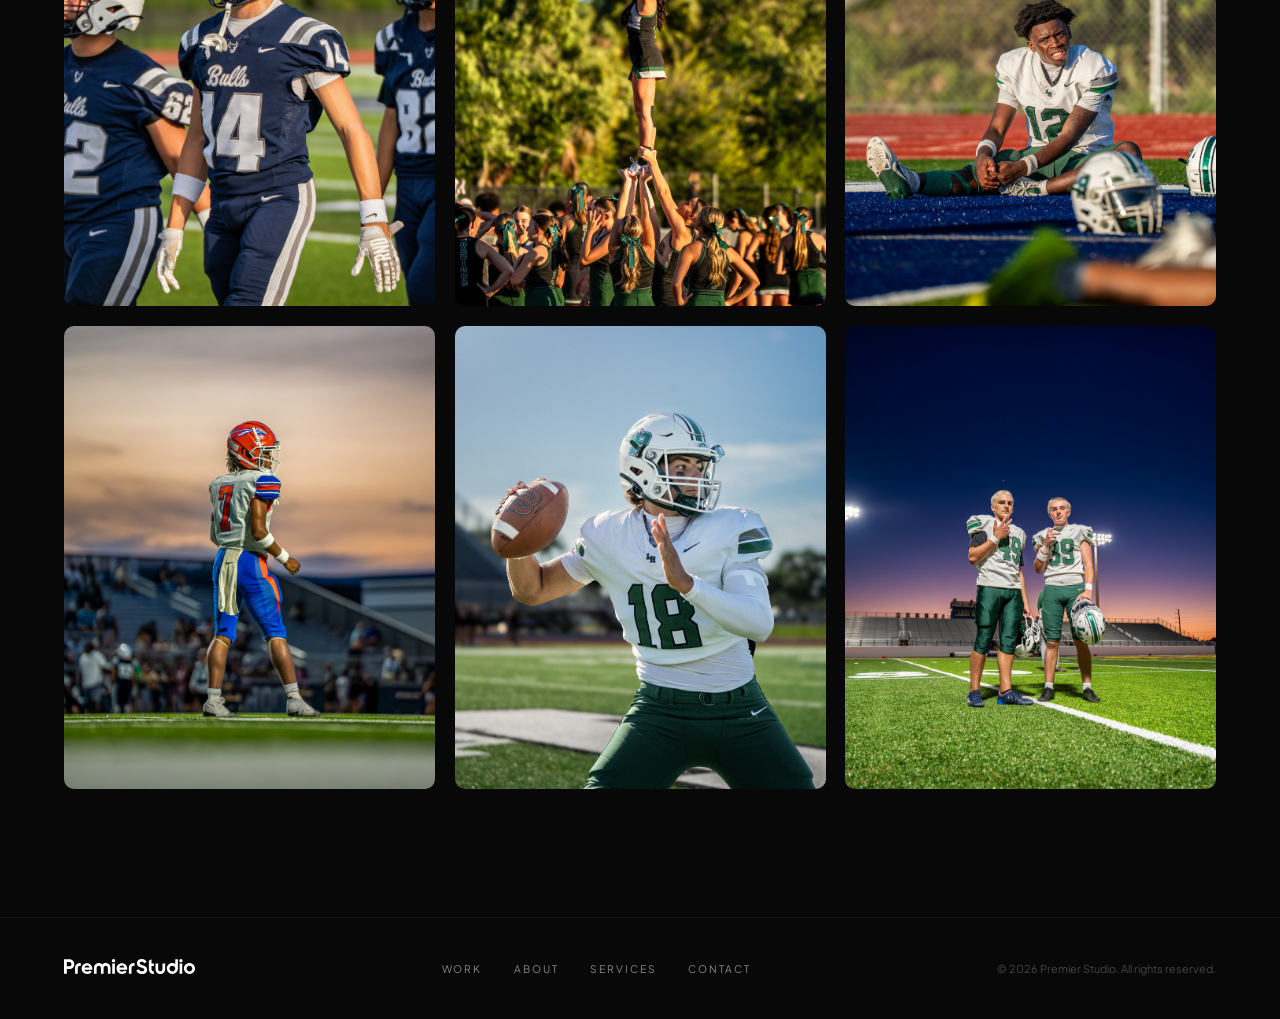
==== commit 27ded8e1: "Add files via upload" ====
--- a/football.html
+++ b/football.html
@@ -473,7 +473,7 @@
 // Skipped on mobile (< 768px). Drives .hero-content upward at 0.25×
 // scroll speed, capped at 50px, via a rAF loop — no libraries.
 (function() {
-  if (window.innerWidth < 768) return;
+  
   const el = document.querySelector('.hero-content');
   if (!el) return;
   const MAX = 50;
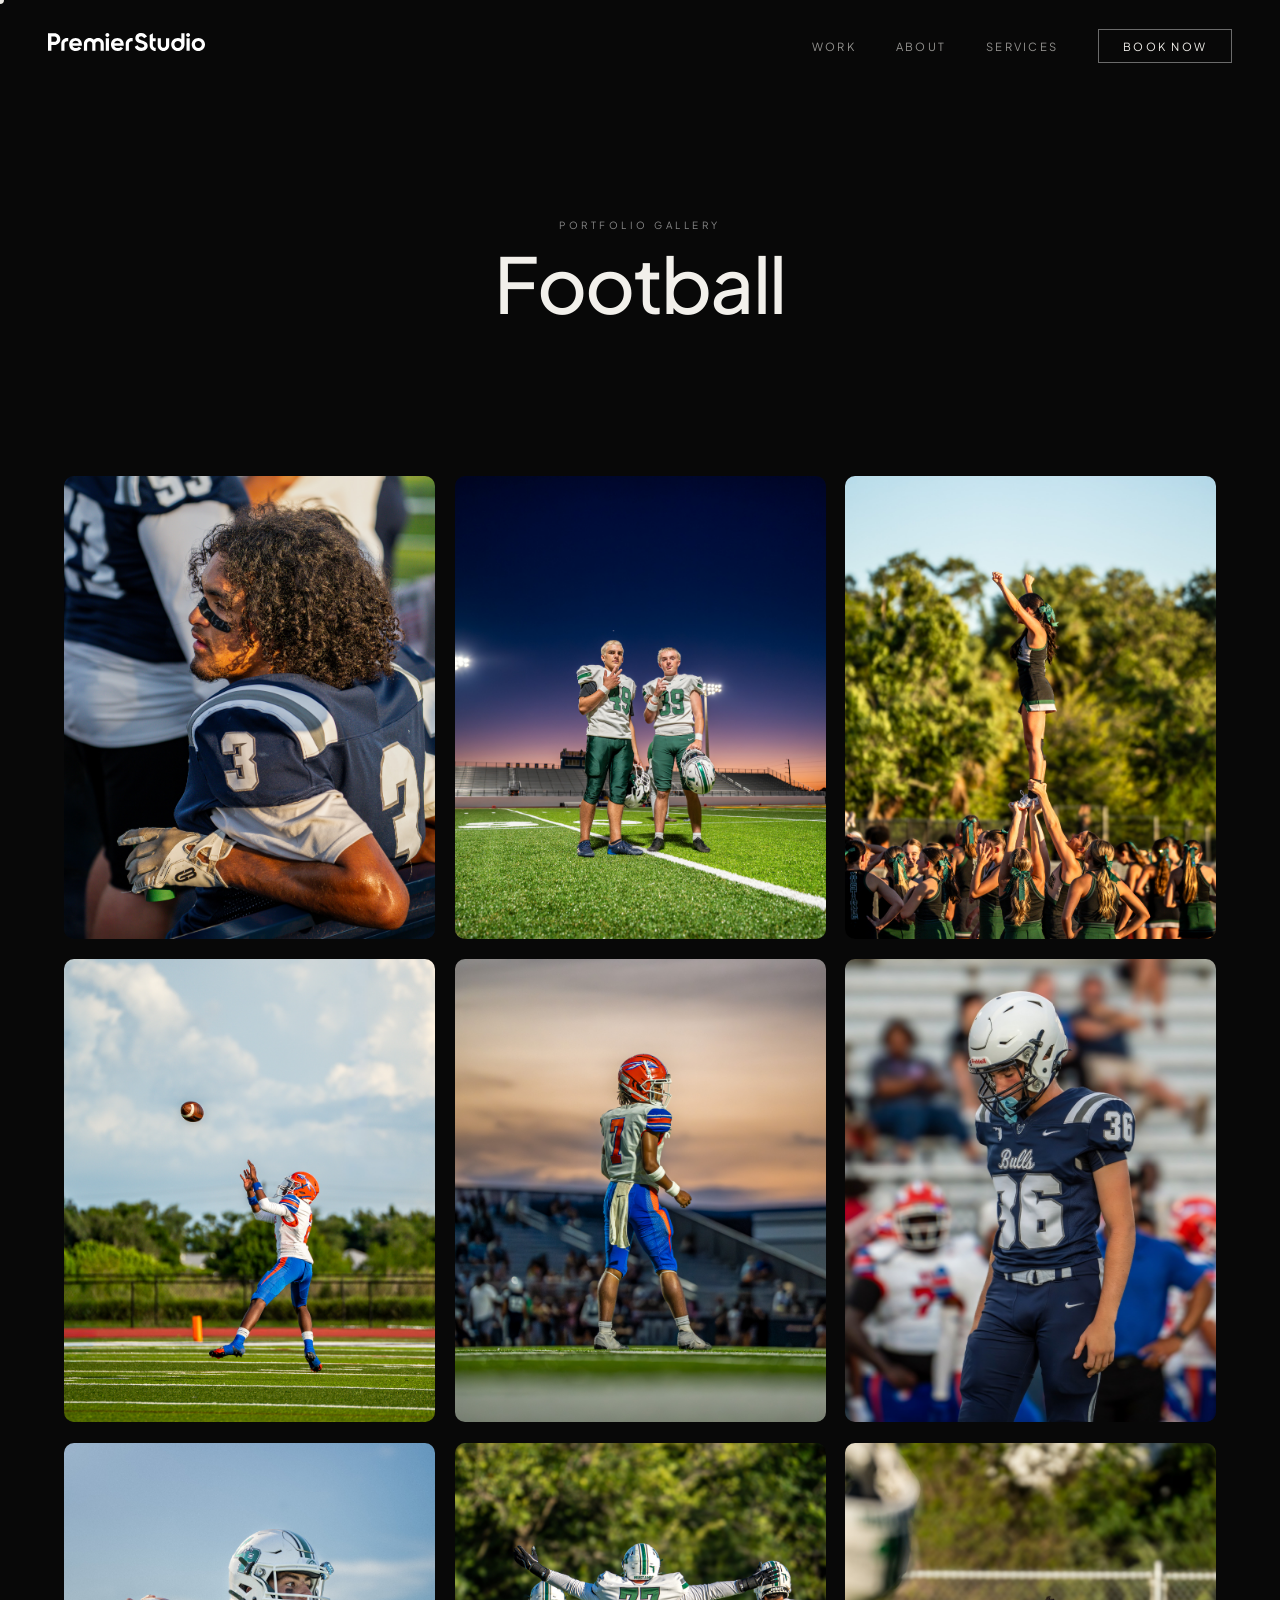
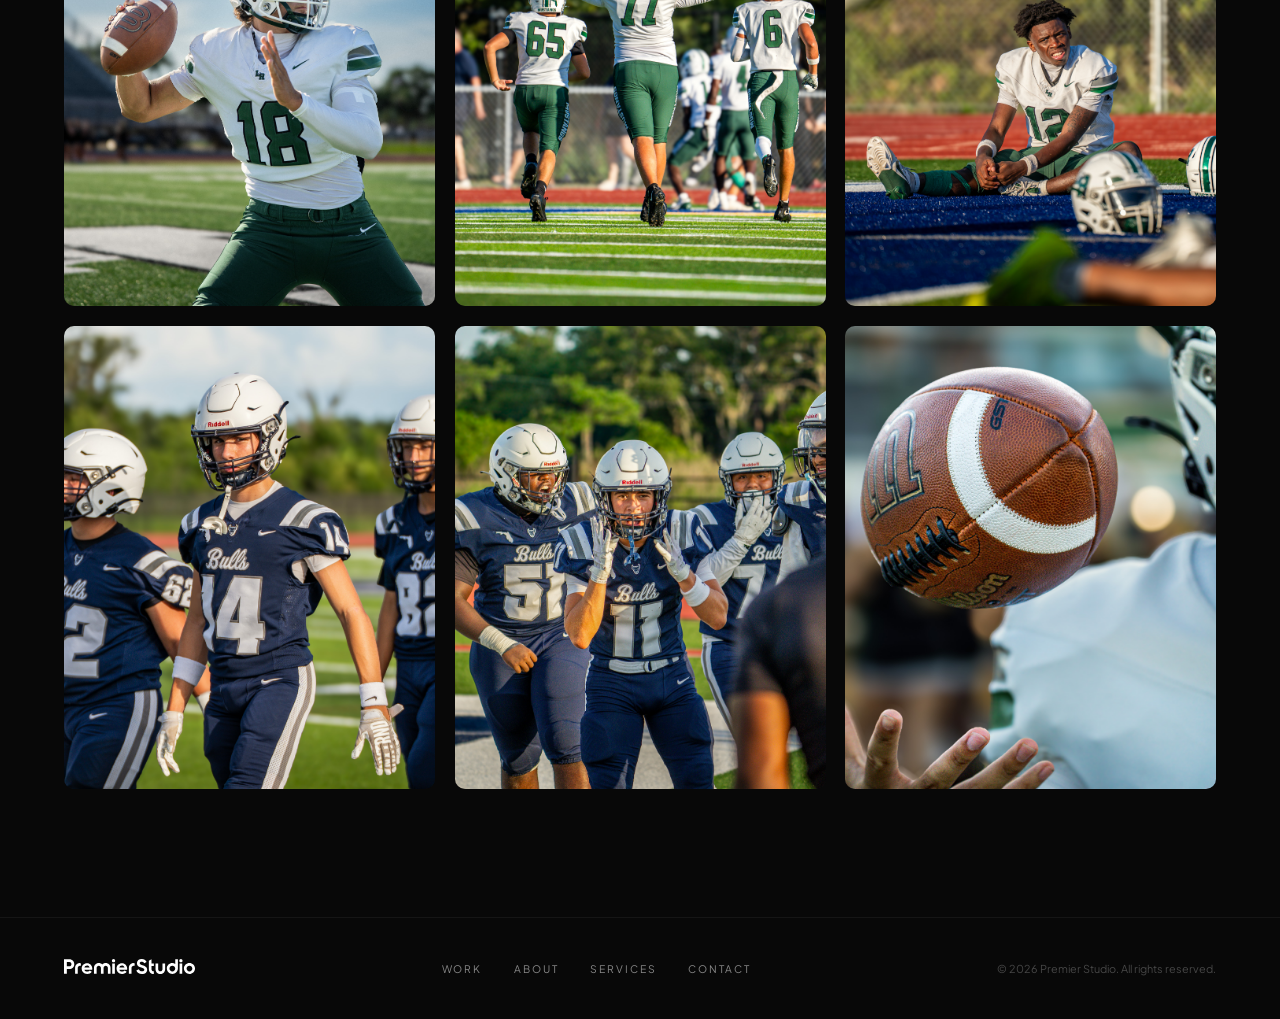
==== commit 6c5f470f: "Add files via upload" ====
--- a/football.html
+++ b/football.html
@@ -58,7 +58,6 @@
 .page-hero-tag{font-size:0.62rem;letter-spacing:0.35em;text-transform:uppercase;color:var(--gray);margin-bottom:0.8rem;position:relative;z-index:1;}
 .page-hero-title{font-family:'Plus Jakarta Sans',sans-serif;font-size:clamp(2.5rem,6vw,5.5rem);font-weight:500;line-height:1.05;position:relative;z-index:1;color:var(--white);letter-spacing:-0.02em;}
 .page-hero-title em{font-style:normal;display:block;}
-.hero-content{position:relative;z-index:1;will-change:transform;}
 
 /* GALLERY SECTION */
 .gallery-section{padding:5rem 4rem 8rem;}
@@ -202,10 +201,8 @@
 <!-- PAGE HERO -->
 <div class="page-hero">
   <div class="page-hero-bg"></div>
-  <div class="hero-content">
-    <span class="page-hero-tag">Portfolio Gallery</span>
-    <h1 class="page-hero-title">Football</h1>
-  </div>
+  <span class="page-hero-tag">Portfolio Gallery</span>
+  <h1 class="page-hero-title">Football</h1>
   <div class="page-hero-line"></div>
 </div>
 
@@ -469,31 +466,6 @@
   if (e.key === 'ArrowLeft')  navigate(-1);
   if (e.key === 'ArrowRight') navigate(1);
 });
-// ── HERO MICRO-PARALLAX ─────────────────────────────────────────
-// Skipped on mobile (< 768px). Drives .hero-content upward at 0.25×
-// scroll speed, capped at 50px, via a rAF loop — no libraries.
-(function() {
-  
-  const el = document.querySelector('.hero-content');
-  if (!el) return;
-  const MAX = 50;
-  const SPEED = 0.25;
-  let ticking = false;
-
-  function update() {
-    const offset = Math.min(window.scrollY * SPEED, MAX);
-    el.style.transform = `translateY(-${offset}px)`;
-    ticking = false;
-  }
-
-  window.addEventListener('scroll', () => {
-    if (!ticking) {
-      requestAnimationFrame(update);
-      ticking = true;
-    }
-  }, { passive: true });
-})();
-
 // ── Lightbox touch swipe ──────────────────────────────────────────
 let lbTouchStartX = 0;
 let lbTouchStartY = 0;
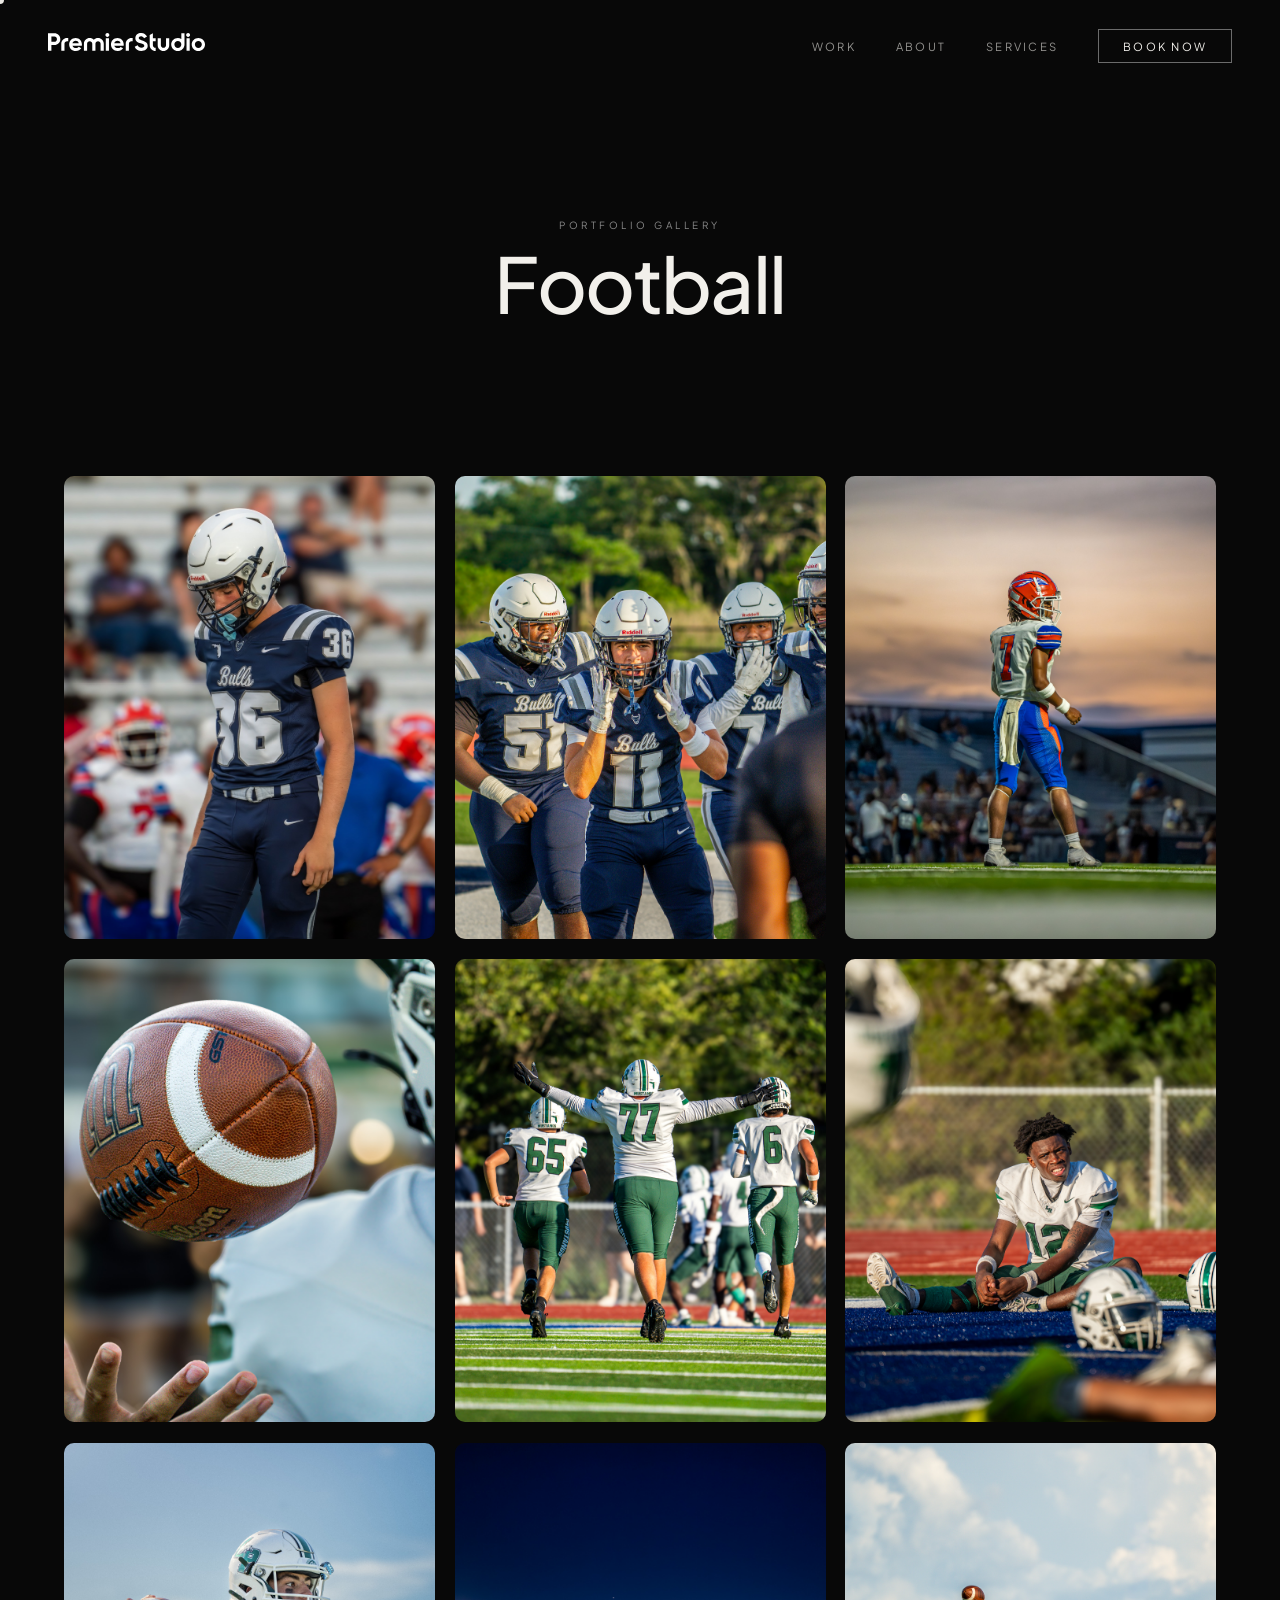
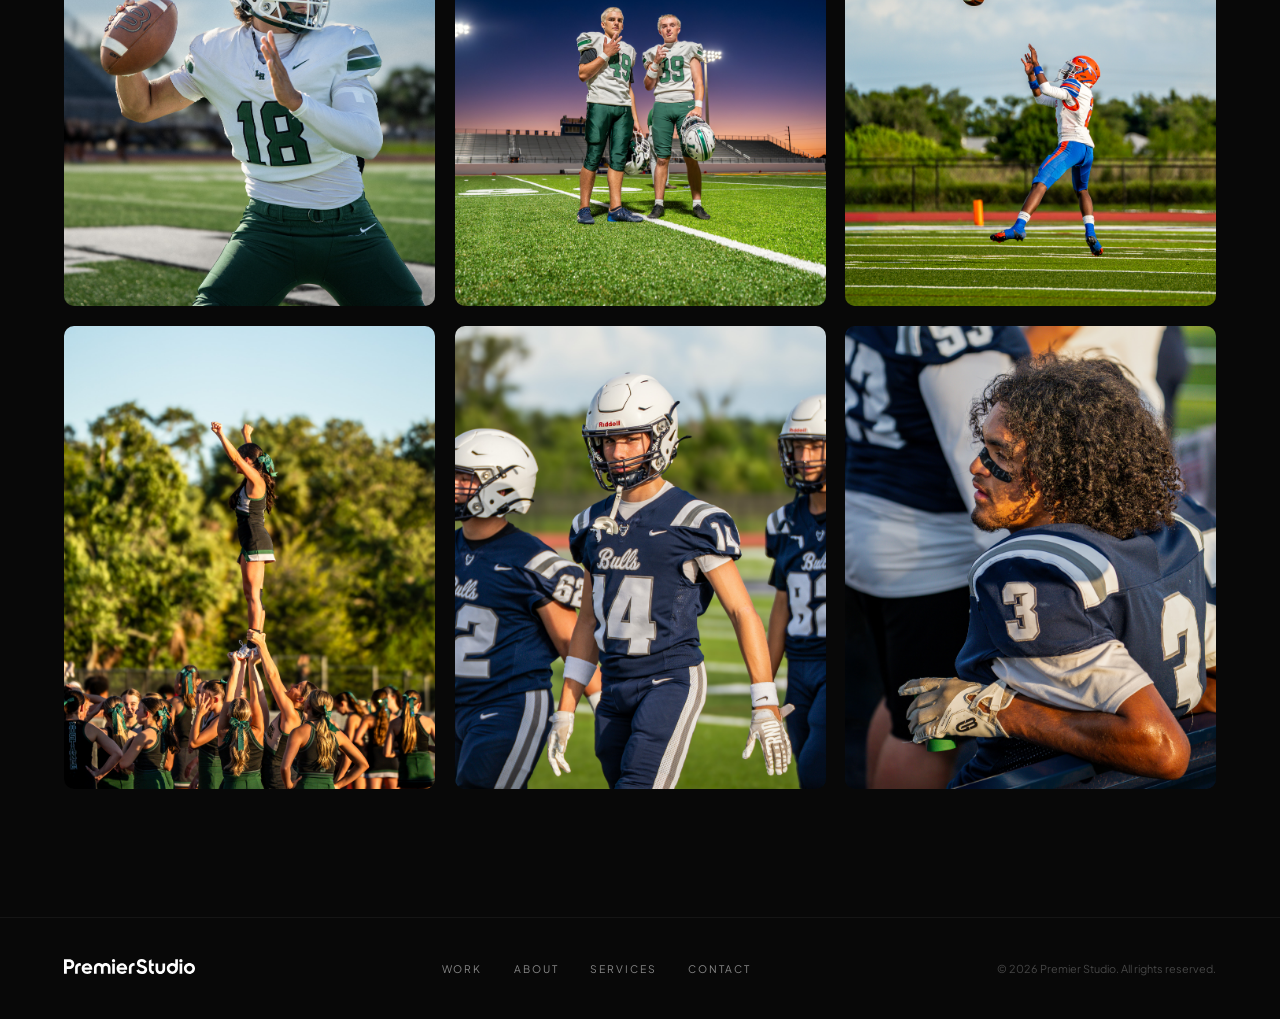
==== commit 01b065e5: "Add files via upload" ====
--- a/football.html
+++ b/football.html
@@ -87,11 +87,11 @@
   object-fit:cover;
   display:block;
   filter:none;
-  transition:filter 0.5s ease, transform 0.1s ease;
+  transition:filter 0.5s ease, transform 0.6s cubic-bezier(0.23,1,0.32,1);
   transform:scale(1.02);
   will-change:transform;
 }
-.tilt-card:hover img{filter:none;}
+.tilt-card:hover img{filter:none;transform:scale(1.08);}
 
 /* Overlay label */
 .tilt-overlay{
@@ -113,7 +113,6 @@
   transition:opacity 0.3s;
   mix-blend-mode:screen;
 }
-.tilt-card:hover .tilt-shine{opacity:1;}
 
 /* LIGHTBOX */
 .lightbox{position:fixed;inset:0;z-index:1000;background:rgba(0,0,0,0);display:flex;align-items:center;justify-content:center;opacity:0;pointer-events:none;transition:opacity 0.4s ease,background 0.4s ease;}
@@ -369,52 +368,6 @@
   }
 })();
 
-// ── 3D TILT EFFECT ──────────────────────────────────────────────
-const cards = document.querySelectorAll('.tilt-card');
-const MAX_TILT = 5; // degrees
-
-cards.forEach(card => {
-  const shine = card.querySelector('.tilt-shine');
-  const img   = card.querySelector('img');
-
-  card.addEventListener('mousemove', e => {
-    const rect   = card.getBoundingClientRect();
-    const x      = e.clientX - rect.left;
-    const y      = e.clientY - rect.top;
-    const cx     = rect.width  / 2;
-    const cy     = rect.height / 2;
-    const rotX   = ((y - cy) / cy) * -MAX_TILT;
-    const rotY   = ((x - cx) / cx) *  MAX_TILT;
-
-    card.style.transformStyle = 'preserve-3d';
-    card.style.transform = `perspective(900px) rotateX(${rotX}deg) rotateY(${rotY}deg) scale3d(1.015,1.015,1.015)`;
-
-    // Parallax on the image itself
-    const pX = (x - cx) / cx * 3;
-    const pY = (y - cy) / cy * 3;
-    img.style.transform = `scale(1.08) translate(${pX}px,${pY}px)`;
-
-    // Move shine to cursor position
-    const pctX = (x / rect.width)  * 100;
-    const pctY = (y / rect.height) * 100;
-    shine.style.background = `radial-gradient(circle at ${pctX}% ${pctY}%,rgba(255,255,255,0.12) 0%,transparent 65%)`;
-    shine.style.opacity = '1';
-  });
-
-  card.addEventListener('mouseleave', () => {
-    card.style.transformStyle = 'flat';
-    card.style.transform = 'perspective(900px) rotateX(0deg) rotateY(0deg) scale3d(1,1,1)';
-    img.style.transform  = 'scale(1.02) translate(0,0)';
-    shine.style.opacity  = '0';
-    card.style.transition = 'transform 0.6s cubic-bezier(0.23,1,0.32,1), box-shadow 0.4s ease';
-    img.style.transition  = 'transform 0.6s cubic-bezier(0.23,1,0.32,1), filter 0.5s ease';
-    setTimeout(() => {
-      card.style.transition = '';
-      img.style.transition  = '';
-    }, 600);
-  });
-});
-
 // ── LIGHTBOX ─────────────────────────────────────────────────────
 const lightbox  = document.getElementById('lightbox');
 const lbImg     = document.getElementById('lbImg');
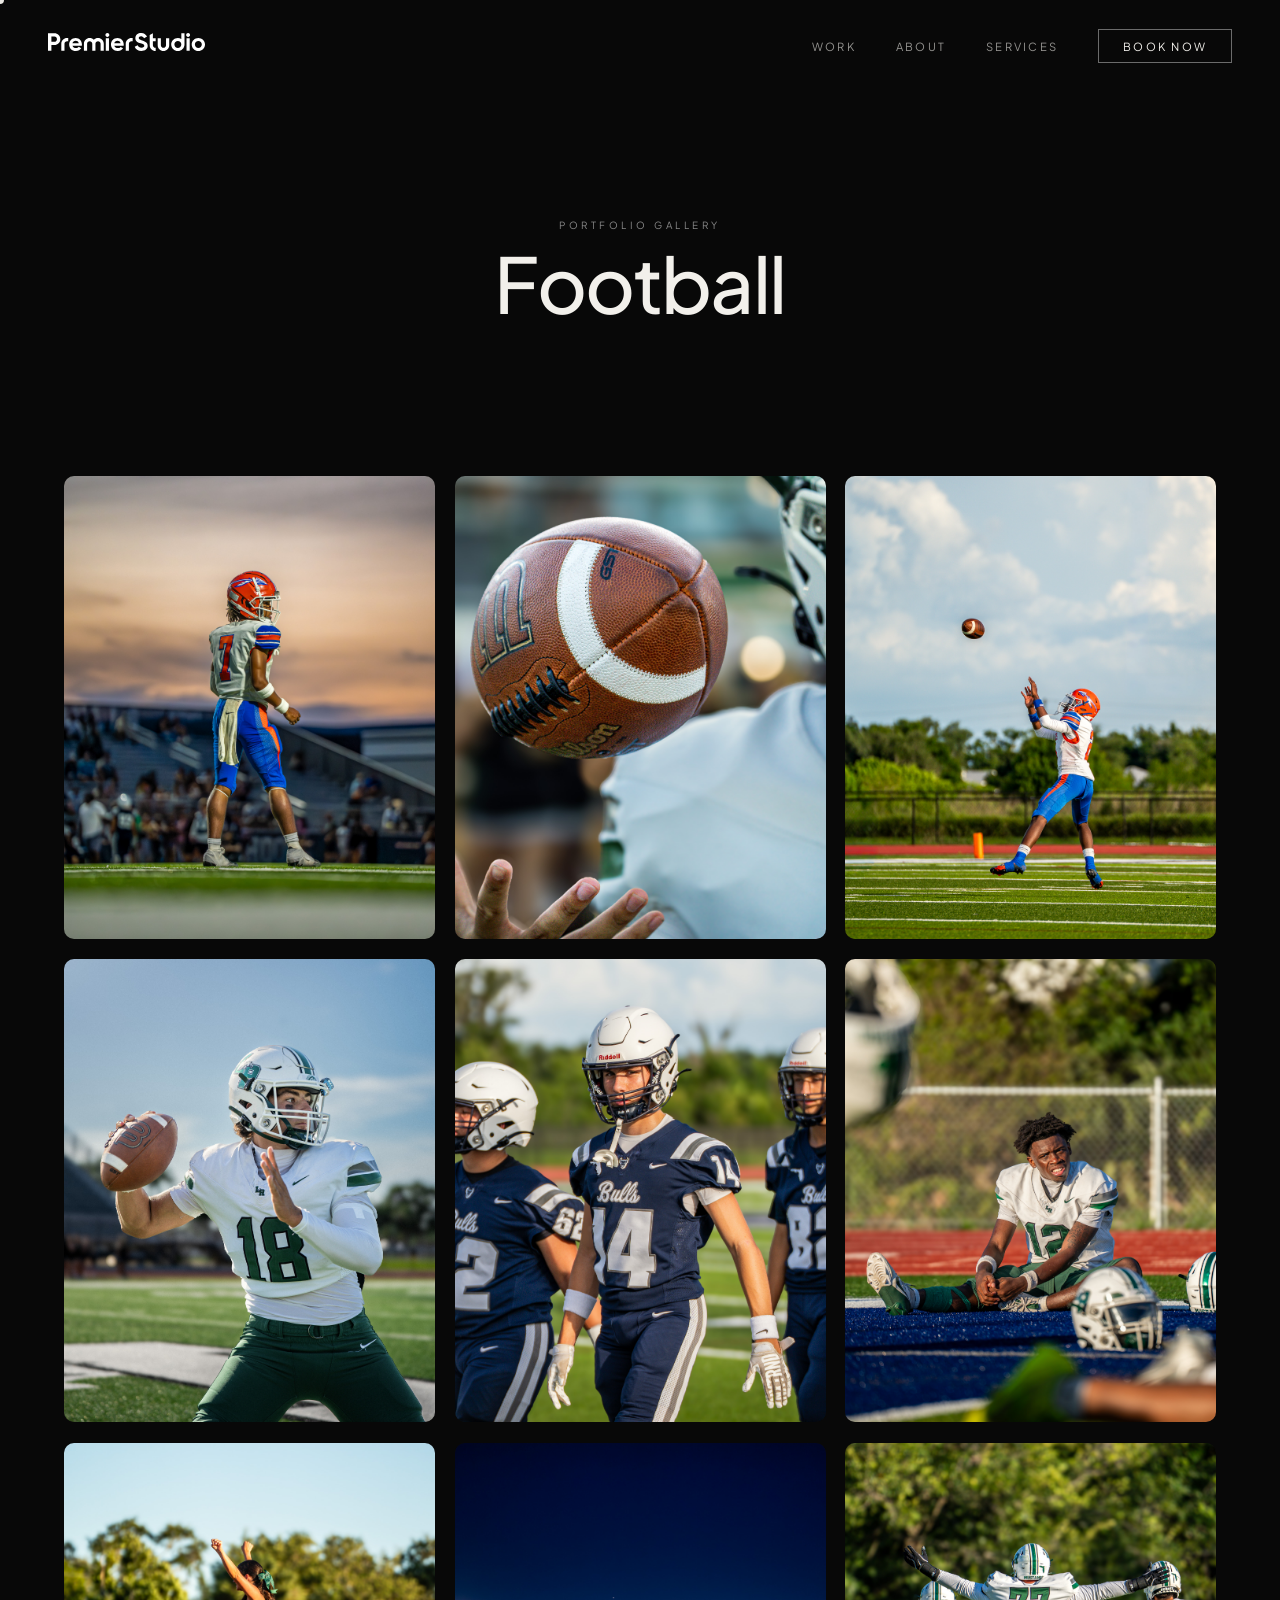
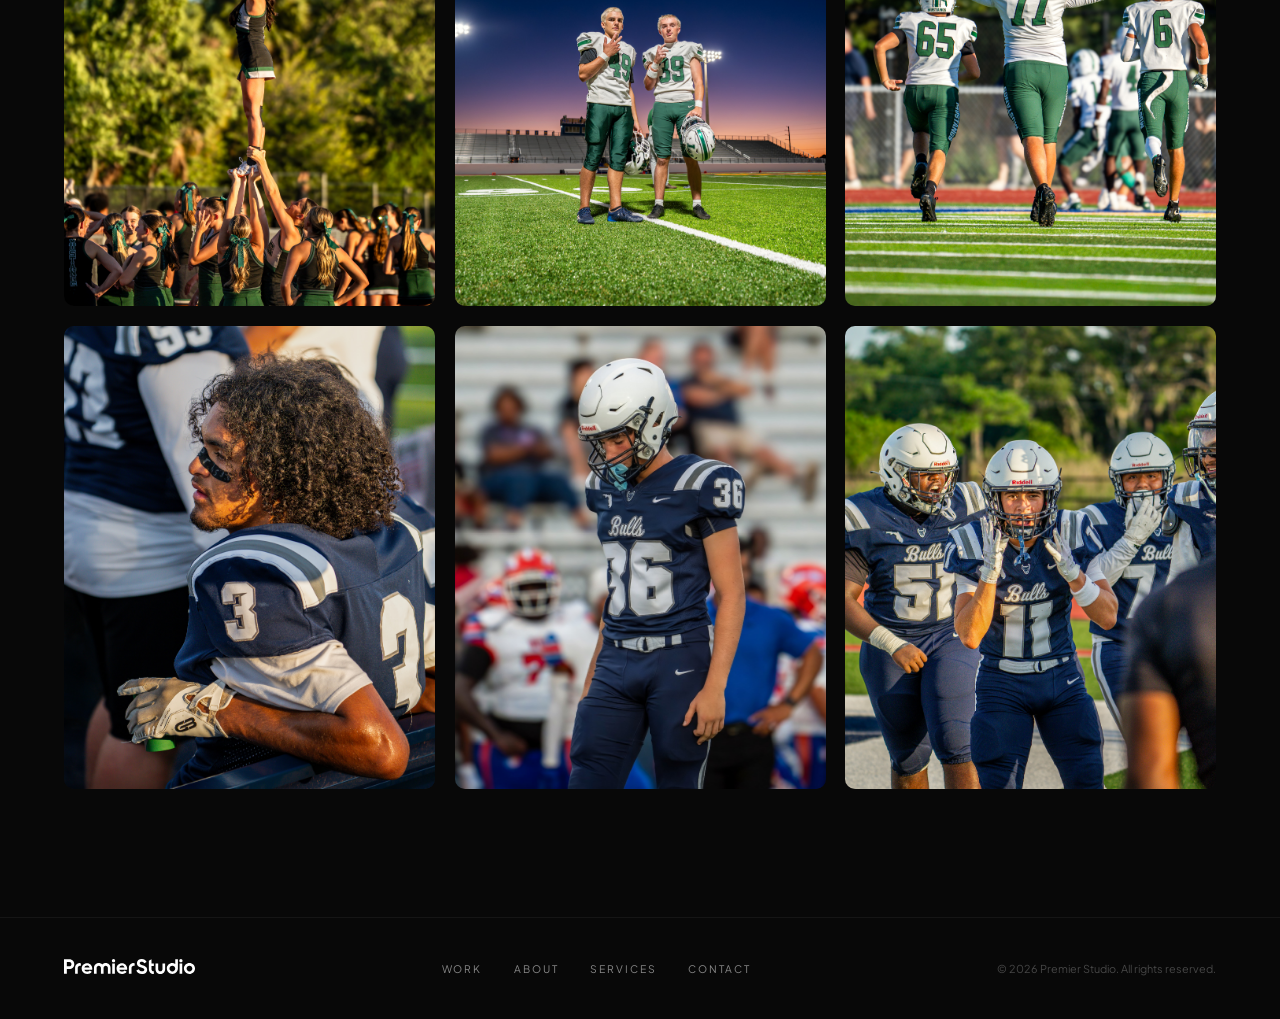
==== commit e7c59efd: "Add files via upload" ====
--- a/football.html
+++ b/football.html
@@ -3,7 +3,21 @@
 <head>
 <meta charset="UTF-8">
 <meta name="viewport" content="width=device-width, initial-scale=1.0">
-<title>Football — Premier Studio</title>
+<title>Football Photography | Premier Studio FL — Lakewood Ranch, FL</title>
+<meta name="description" content="Football photography portfolio by Premier Studio FL, serving Lakewood Ranch, Sarasota, and Bradenton. Team and game-day imagery for programs and athletes.">
+<link rel="canonical" href="https://premierstudiofl.com/football.html">
+
+<meta property="og:type" content="website">
+<meta property="og:title" content="Football Photography | Premier Studio FL">
+<meta property="og:description" content="Football team and game-day photography by Premier Studio FL, based in Lakewood Ranch, FL.">
+<meta property="og:url" content="https://premierstudiofl.com/football.html">
+<meta property="og:image" content="https://premierstudiofl.com/images/work/football/football-cover.jpg">
+<meta property="og:site_name" content="Premier Studio FL">
+
+<meta name="twitter:card" content="summary_large_image">
+<meta name="twitter:title" content="Football Photography | Premier Studio FL">
+<meta name="twitter:description" content="Football team and game-day photography by Premier Studio FL, based in Lakewood Ranch, FL.">
+<meta name="twitter:image" content="https://premierstudiofl.com/images/work/football/football-cover.jpg">
 <link rel="preconnect" href="https://fonts.googleapis.com">
 <link href="https://fonts.googleapis.com/css2?family=Plus+Jakarta+Sans:wght@300;400;500;600&family=Bebas+Neue&display=swap" rel="stylesheet">
 <style>
